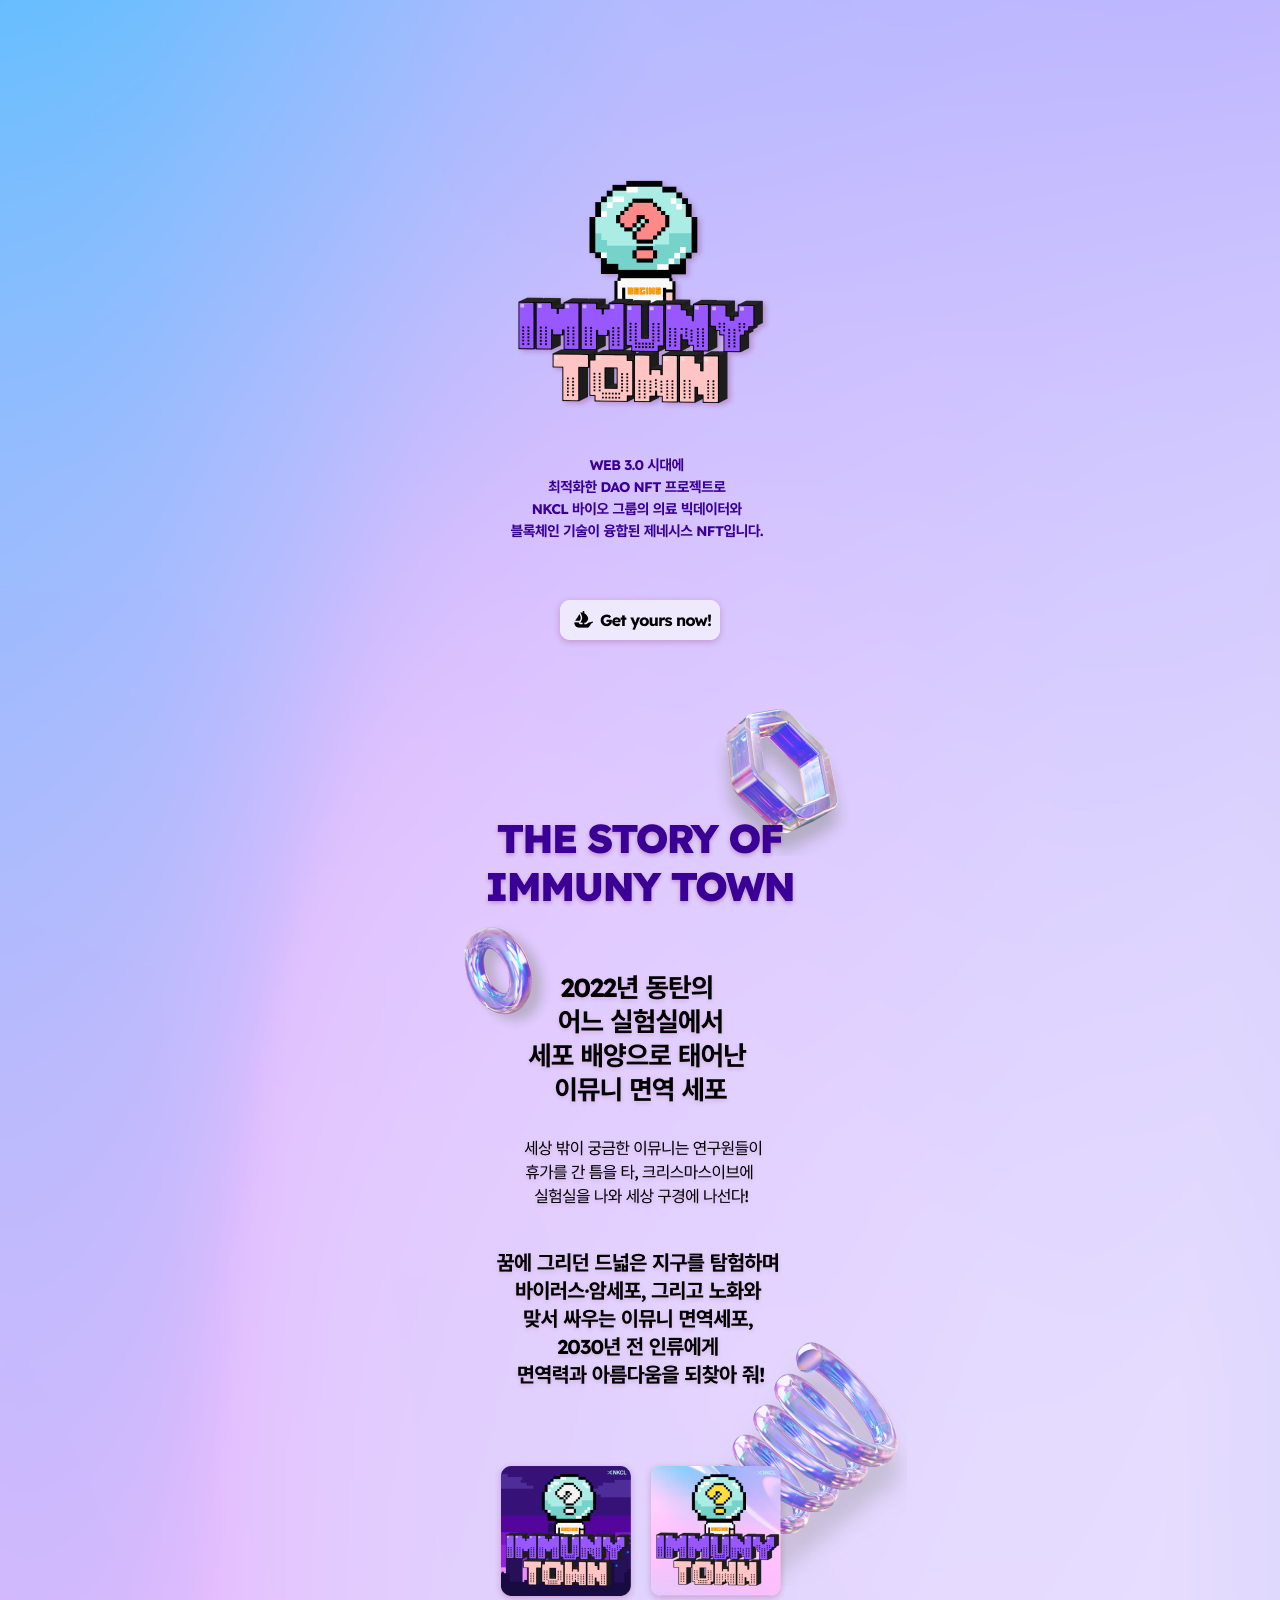
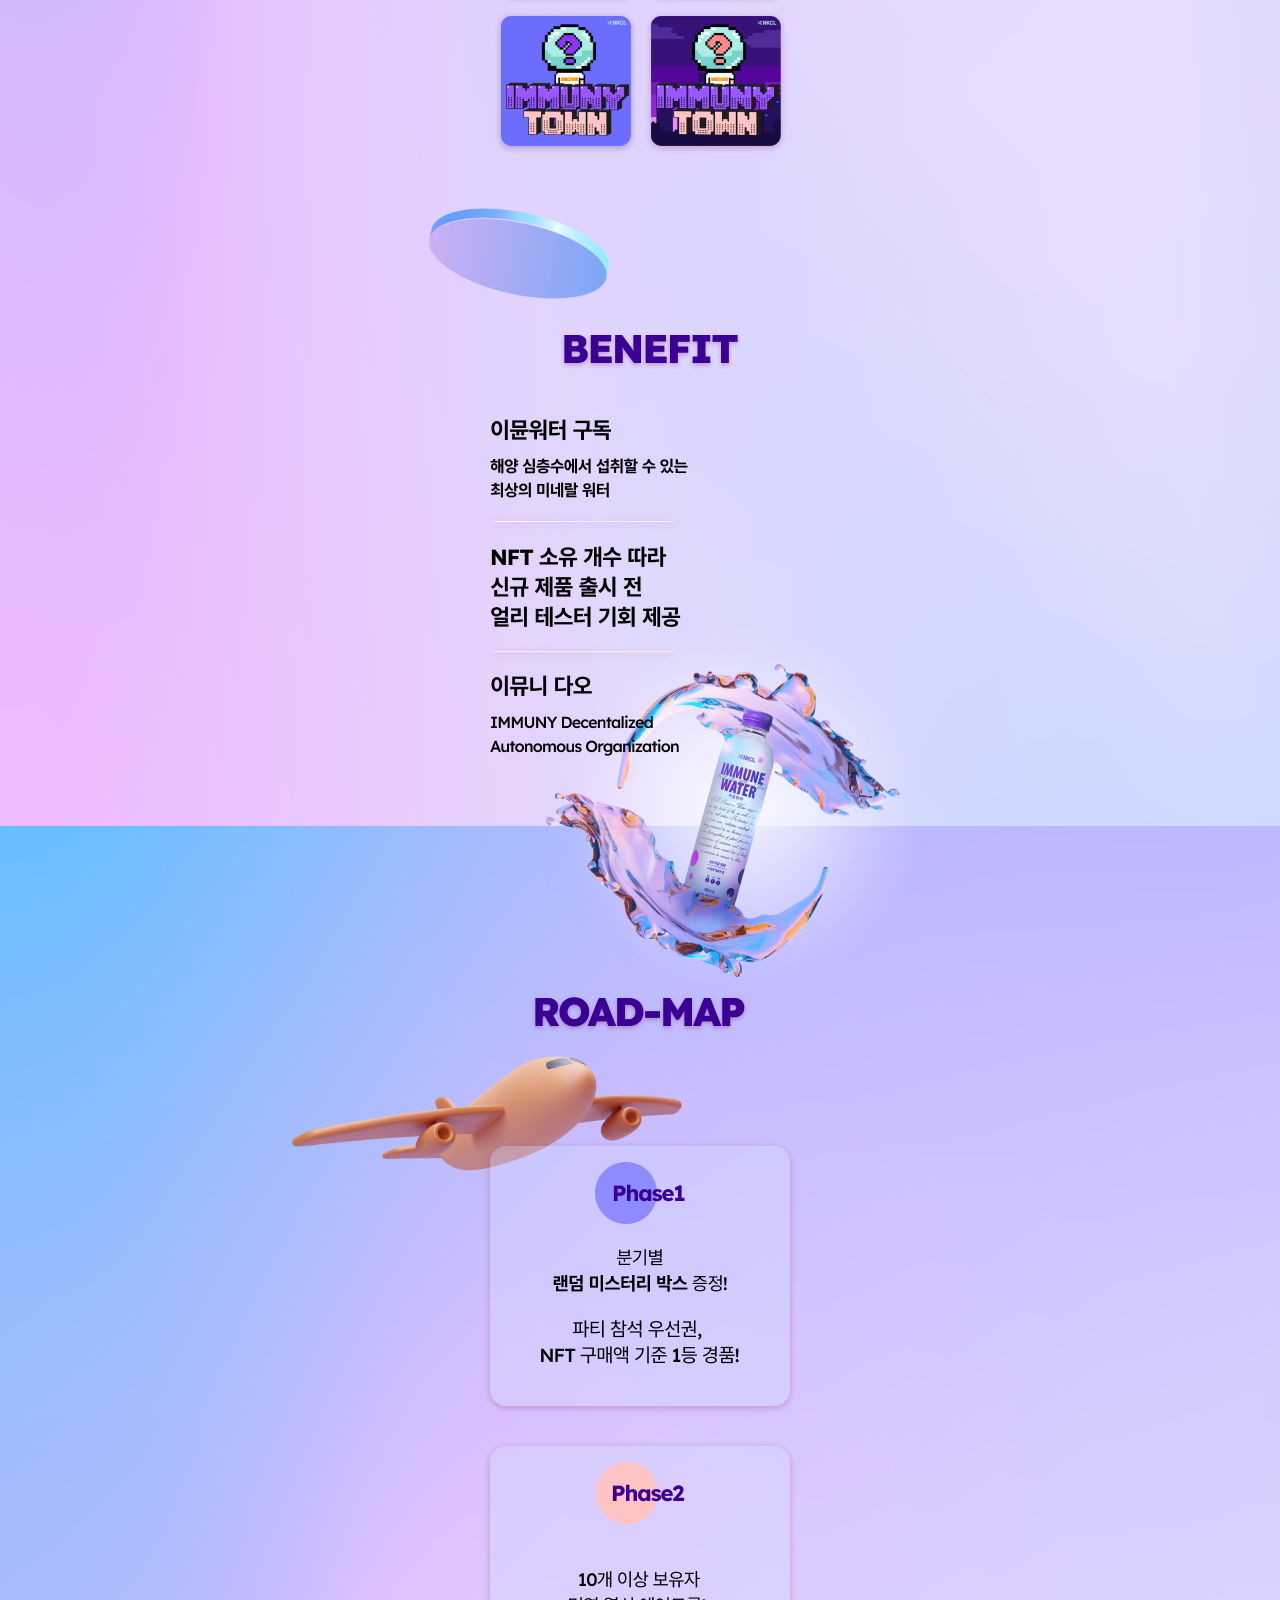
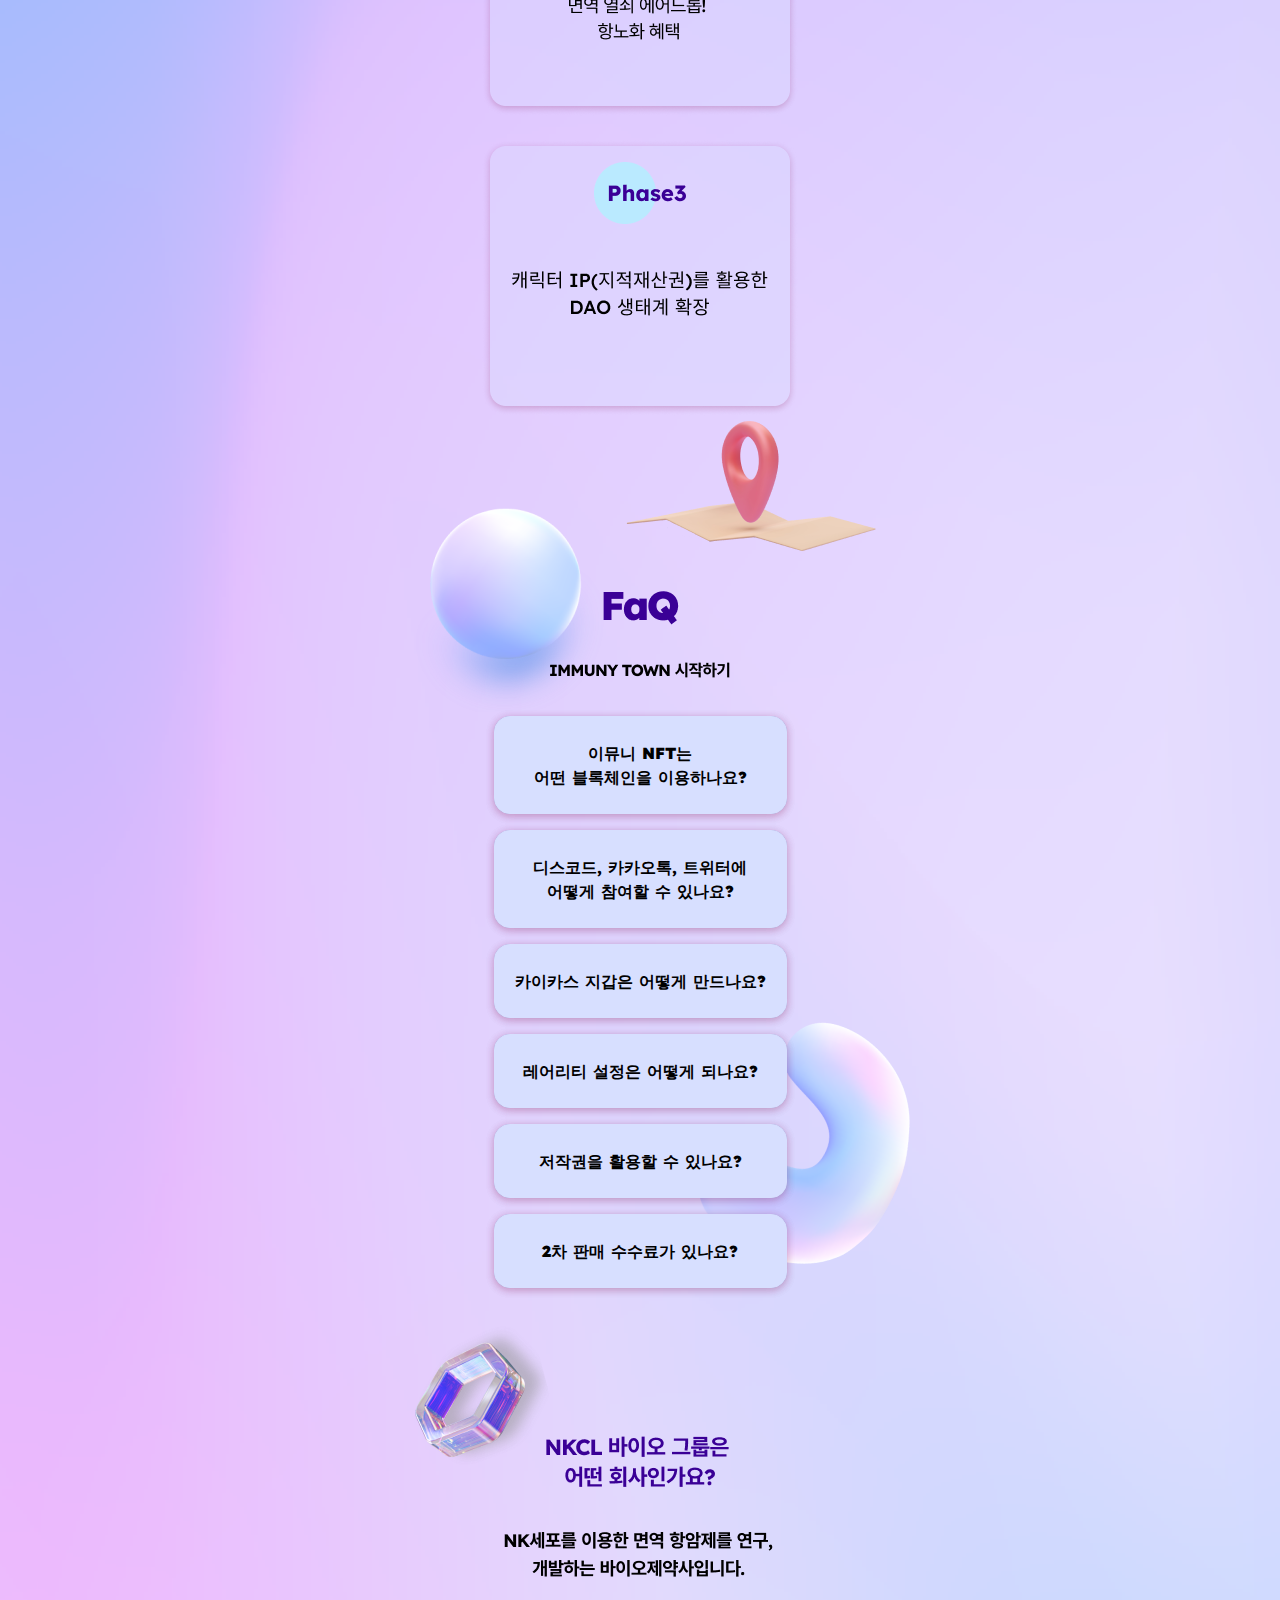
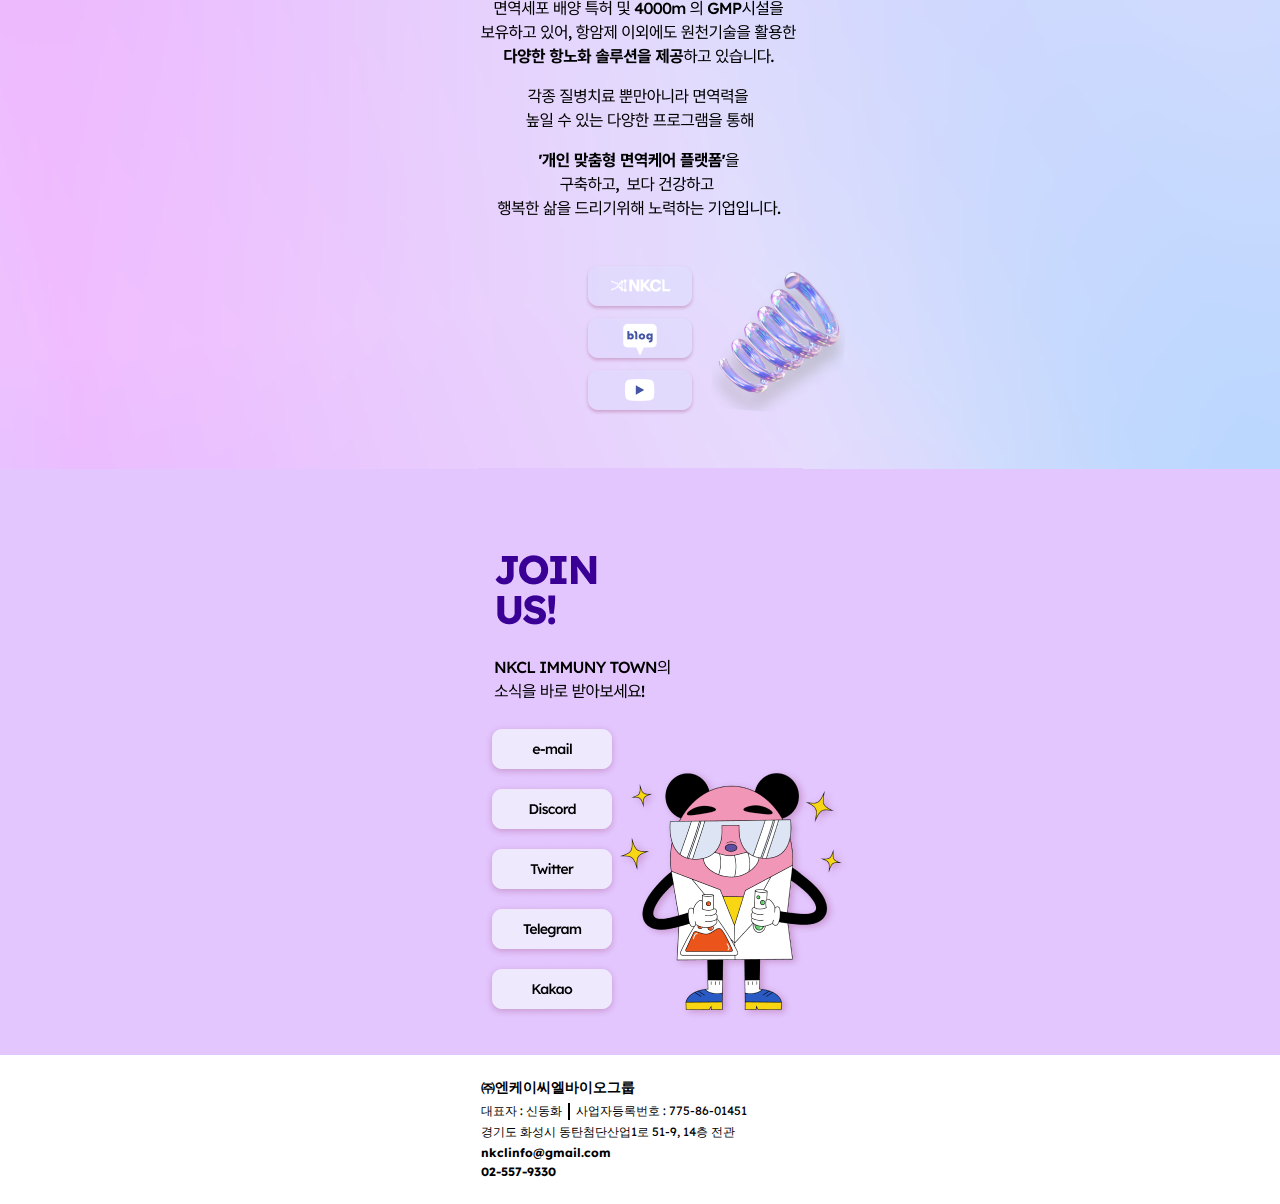
==== index.html @ 716d4648 "img" ====
<!DOCTYPE html>
<html lang="ko">
<head>
    <meta charset="UTF-8">
    <meta http-equiv="X-UA-Compatible" content="IE=edge">
    <meta name="viewport" content="width=device-width, initial-scale=1.0">
    <link rel="stylesheet" href="css/main.css">
    <link rel="stylesheet" href="css/moblie.css">
    <link rel="preconnect" href="https://fonts.googleapis.com">
    <link rel="preconnect" href="https://fonts.gstatic.com" crossorigin>
    <link href="https://fonts.googleapis.com/css2?family=Lexend:wght@100;200;300;400;500;600;700;800;900&display=swap" rel="stylesheet">
    <link rel="icon" type="image/png" href="http://example.com/myicon.png"> 
    <title>NKCL IMMUNY NFT</title>
</head>

<body>

    <div class="body">

        <section class="container bg01">
            <div class="inner">
                <div class="set01">
                    <img src="images/01.png" alt="">
                    <a href="https://opensea.io/collection/immunytown"><p><img src="images/opensea.png" alt=""></p></a>
                </div>

                <div class="set02">
                    <figure class="set02-content01"><img src="images/022.png" alt=""></figure>
                    <div class="set02-bgContainer">
                        <img src="images/bg/bg_01.png" alt="">
                        <img src="images/bg/bg_02.png" alt="">
                        <img src="images/bg/bg_03.png" alt="">
                    </div>
                </div>

                <div class="set03">
                    <figure class="set03-content01"><img src="images/03.png" alt=""></figure>
                    <div class="set03-bgContainer">
                        <img src="images/bg/bg_04.png" alt="">
                        <img src="images/immuny-water.png" alt="">
                    </div>
                </div>
            </div>
        </section>
        <section class="container bg02">
            <div class="inner">
                <div class="set04">
                    <figure class="set04-content01"><img src="images/044.png" alt=""></figure>
                    <div class="set04-bgContainer">
                        <img src="images/비행기.png" alt="">
                        <img src="images/bg/bg_05.png" alt="">
                    </div>
                </div>

                <div class="set05">
                    <figure class="set05-content01"><img src="images/faqcont.png" alt=""></figure>
                    <div class="accordion">
                        <ul>
                            <li>
                                <input type="checkbox" id="answer01">
                                <label for="answer01">이뮤니 NFT는 <br> 어떤 블록체인을 이용하나요?</label>
                                <div>
                                    <p>이뮤니 NFT는 <br> 클레이튼(Klaytn) 블록체인을 이용합니다.</p>
                                </div>
                            </li>
                            <li>
                                <input type="checkbox" id="answer02">
                                <label for="answer02">디스코드, 카카오톡, 트위터에 <br> 어떻게 참여할 수 있나요?</label>
                                <div>
                                    <p>홈페이지 하단의 커뮤니티에서<br>참여하실 수 있습니다.</p>
                                </div>
                            </li>
                            <li>
                                <input type="checkbox" id="answer03">
                                <label for="answer03">카이카스 지갑은 어떻게 만드나요?</label>
                                <div>
                                    <p>스토어에서 ‘Kaikas’를 다운로드하세요.</p>
                                    <div class="download-app">
                                        <a href="https://play.google.com/store/apps/details?id=io.klutch.wallet&pli=1"><img src="images/google_play.png" alt=""></a>
                                        <a href="https://apps.apple.com/app/id1626107061"><img src="images/app_store.png" alt=""></a>
                                    </div>
                                </div>
                            </li>
                            <li>
                                <input type="checkbox" id="answer04">
                                <label for="answer04">레어리티 설정은 어떻게 되나요?</label>
                                <div>
                                    <p>민팅 전에 특정 번호를 선정하거나 <br> 랜덤 리빌시 레어리티가 공개됩니다.
                                        <br><strong>함께 기대해요~!</strong>
                                    </p>
                                </div>
                            </li>
                            <li>
                                <input type="checkbox" id="answer05">
                                <label for="answer05">저작권을 활용할 수 있나요?</label>
                                <div>
                                    <p>네, Phase1에는 소유권만 인정하고 있지만 Phase3에서는 NFT 사업권을 사용할 수 있습니다.</p>
                                </div>
                            </li>
                            <li>
                                <input type="checkbox" id="answer06">
                                <label for="answer06">2차 판매 수수료가 있나요?</label>
                                <div>
                                    <p>2차 판매 수수료는 7.5% 입니다.</p>
                                </div>
                            </li>
                        </ul>
                    </div>
                    <div class="set05-bgContainer">
                        <img src="images/bg/bg_06.png" alt="">
                        <img src="images/bg/bg_07.png" alt="">
                        <img src="images/bg/bg_08.png" alt="">
                        <img src="images/bg/bg_09.png" alt="">
                    </div>
                    <img class="NKCL" src="images/05.png" alt="">
                    <div class="set05-btn">
                        <a href="http://nkclbio.com/"><p><img src="images/06.png" alt=""></p></a>
                        <a href="https://blog.naver.com/nkclinfo"><p><img src="images/07.png" alt=""></p></a>
                        <a href="https://www.youtube.com/channel/UCsWJKXXmny-PlUtvRz6Qb_w"><p><img src="images/08.png" alt=""></p></a>
                    </div>
                </div>

            </div>
        </section>

        <section class="container pink">
            <div class="inner">
                <div class="set06">
                    <img src="images/09.png" alt="">
                    <div class="snsLink-btn">
                        <a href="mailto:immunyinfo@gmail.com"><p><img src="images/10.png" alt=""></p></a>
                        <a href="https://discord.gg/RWbJQCHbcM"><p><img src="images/11.png" alt=""></p></a>
                        <a href="https://twitter.com/Immunyinfo"><p><img src="images/12.png" alt=""></p></a>
                        <a href="https://t.me/Immunyinfo"><p><img src="images/13.png" alt=""></p></a>
                        <a><p><img src="images/14.png" alt=""></p></a>
                        <img class="snsLink-character" src="images/sns_캐릭터.png" alt="">
                    </div>
                </div>
            </div>
        </section>

        <footer class="container">
            <div class="inner">
                <div class="footer-container">
                    <p class="name-NKCL">㈜엔케이씨엘바이오그룹</p>
                    <div class="bot-cont">
                        <div class="oner-cont">
                            <span>대표자 : 신동화</span>
                            <span>사업자등록번호 : 775-86-01451</span>
                        </div>
                        <p>경기도 화성시 동탄첨단산업1로 51-9, 14층 전관</p>
                        <p><strong>nkclinfo&#64;gmail.com</strong></p>
                        <p><strong>02-557-9330</strong></p>
                    </div>
                </div>
            </div>
        </footer>

    </div>
</body>
</html>
---- css/main.css ----
@import url('https://fonts.googleapis.com/css2?family=Lexend:wght@100;200;300;400;500;600;700;800;900&display=swap');

*{
    padding: 0;
    margin: 0;
    box-sizing: border-box;
}
html {font-size: 16px;}

body {
    font-size: 1rem;
    font-family: 'Lexend', sans-serif;
    position: relative;
}

.body{width: 100%; text-align: center; overflow: hidden;}
.pink{background-color: #E3C6FE;}

/* .container{border: 1px solid red;} */
.inner{width: 325px; margin: 0 auto;}

li{list-style: none;}

.bg01, .bg02{background: url("../images/bg01.png"); background-size: cover;}

.set01, .set02, .set03, .set04, .set05{position: relative; padding: 10rem 0 0 0;} 

.set01 .set01-content01, 
.set02 .set02-content01, 
.set03 .set03-content01, 
.set04 .set04-content01, 
.set05 .set05-content01,
.set06 .set06-content01{position: relative; z-index: 11;}


.set02 .set02-bgContainer,
.set03 .set03-bgContainer,
.set04 .set04-bgContainer,
.set05 .set05-bgContainer,
.set06 .set06-bgContainer{position: absolute; top: 0;}


.set01 a img{margin-top: 3rem;}

.set02 .set02-bgContainer img:nth-child(1) {float: right; position: relative; top: 2rem; left: 4rem;}
.set02 .set02-bgContainer img:nth-child(2) {float: left; position: relative; top: 4rem; right: 4rem;}
.set02 .set02-bgContainer img:nth-child(3) {float: right; position: relative; top: 20rem; left: 6.5rem;}

.set03 .set03-content01{right: 26px; padding-bottom: 4rem;}
.set03 .set03-bgContainer img:nth-child(1) {float: left; position: relative; top: 0rem; right: 4rem;}
.set03 .set03-bgContainer img:nth-child(2) {float: right; position: relative; top: 12rem; right: 1rem;}

.set03 .set03-bgContainer img:nth-child(1) {float: left; position: relative; top: 0rem; right: 4rem;}

.set04 .set04-bgContainer img:nth-child(1) {float: left; position: relative; top: 12rem; left: -12rem;}
.set04 .set04-bgContainer img:nth-child(2) {float: right; position: relative; top: 60rem; right: 0rem;}

.set05{border-bottom: 1px solid #E3C6FE;}
.set05 .NKCL {margin-top: 8rem;}
.set05 .set05-bgContainer img:nth-child(1) {float: left; position: relative; top: 3rem; left: -6rem;}
.set05 .set05-bgContainer img:nth-child(2) {float: right; position: relative; top: 21rem; right: -9rem;}
.set05 .set05-bgContainer img:nth-child(3) {float: left; position: relative; top: 22rem; left: -6.5rem;}
.set05 .set05-bgContainer img:nth-child(4) {float: right; position: relative; top: 44rem; right: -3rem;}
.set05 .set05-btn{margin: 2.5rem 0 3rem 0;}

.set05 .set05-content01{padding-bottom: 2rem;}
.accordion{position: relative; z-index: 10; width: 100%; padding: 0 1rem;}
.accordion ul li {margin-bottom: 1rem; background-color: #B3BFEE; border-radius: 1rem; box-shadow: 0 2px 8px rgba(128, 11, 67, 18%); }
input[id*= "answer"]{display: none;}
input[id*="answer"] + label{
    position: relative;
    z-index: 10;
    display: block; 
    padding: 1.5rem 1rem; 
    border: 1.5px solid #D7DFFF; 
    border-radius: 1rem; 
    background-color: #D7DFFF; 
    box-shadow: 0 2px 8px rgba(128, 11, 67, 18%); 
    font-weight: 900;
    line-height: 24px;
    cursor: pointer;
}

input[id*= "answer"] + label + div{
    max-height: 0; 
    transition: all .35s; 
    overflow: hidden;  
    font-size: 14px;
    font-weight: 600;
}
input[id*= "answer"] + label + div p{
    display: inline-block;
    padding: 1rem 10px;
}
input[id*= "answer"]:checked + label + div{max-height: 100px;}


.set06{padding-top: 5rem; padding-left: 1rem; text-align: left;}
.set06 .snsLink-btn{position: relative; right: 10px; padding: 1rem 0 2rem 0;}
.snsLink-character{position: absolute; top: 10px; left: 8rem;}

/* footer */
.footer-container{padding: 5% 0%; text-align: left;}
.name-NKCL{font-size: 14px; font-weight: 800 !important; padding: 2% 1%;}
.footer-container .bot-cont{font-size: 12px; padding: 2% 1%; padding-top: 0;}
.footer-container .bot-cont p{padding: 2px 0;}

.oner-cont{display: flex; padding-bottom: 2px;}
.oner-cont span:nth-child(1){padding-right: 6px;}
.oner-cont span:nth-child(2){position: relative; border-left: 2px solid black; padding-left: 6px;}
---- css/moblie.css ----

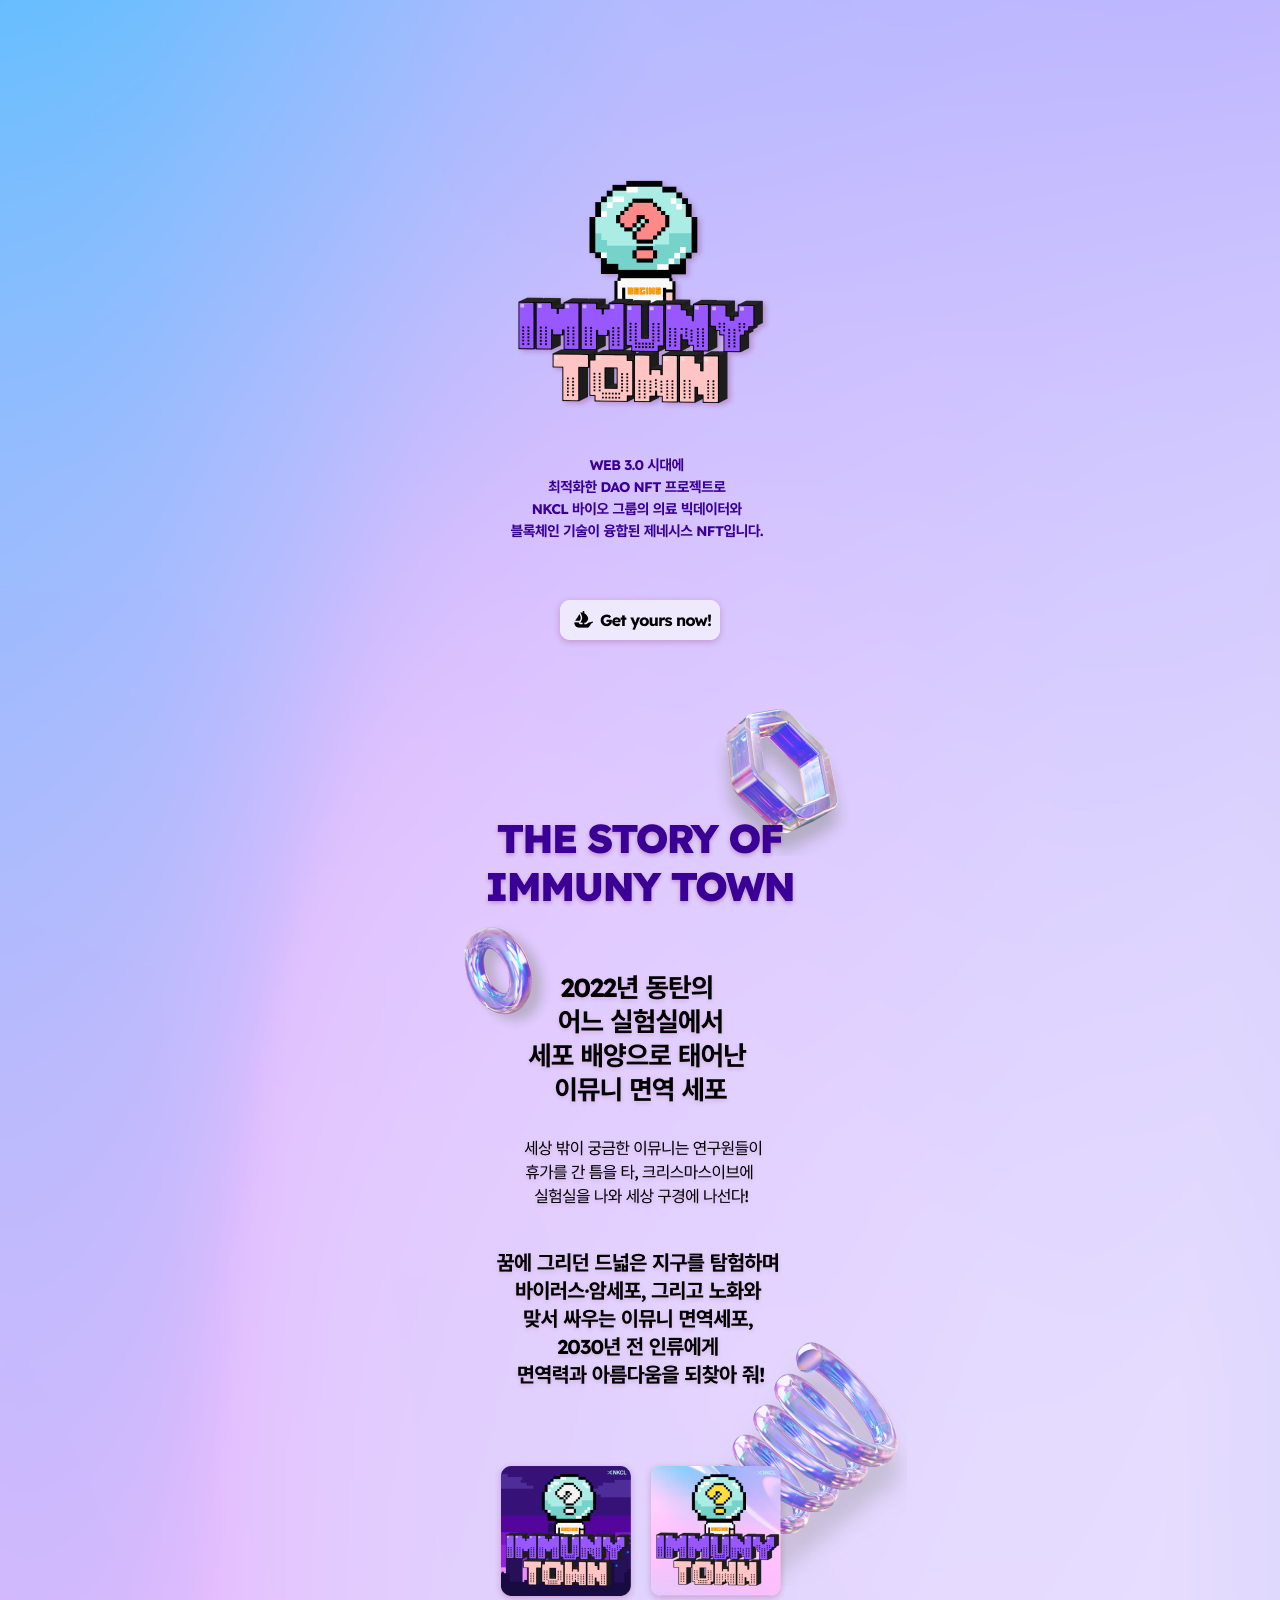
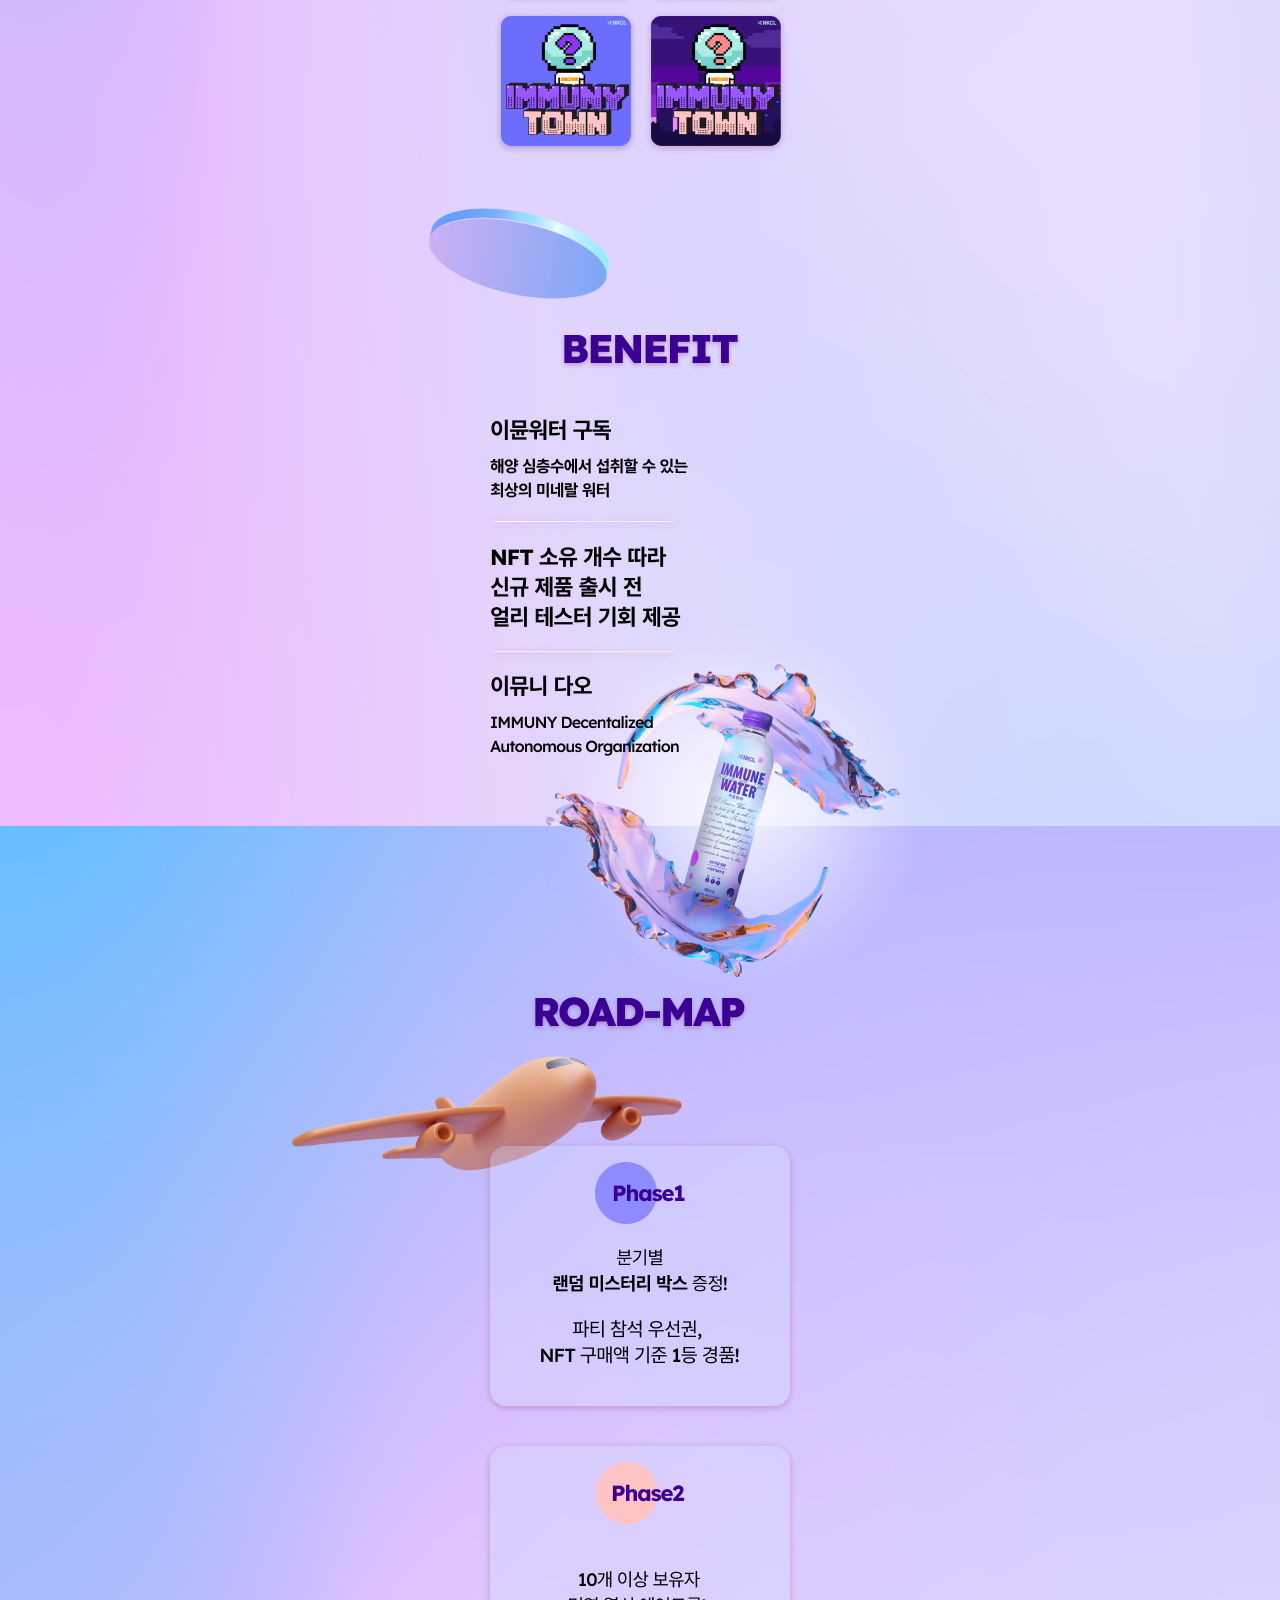
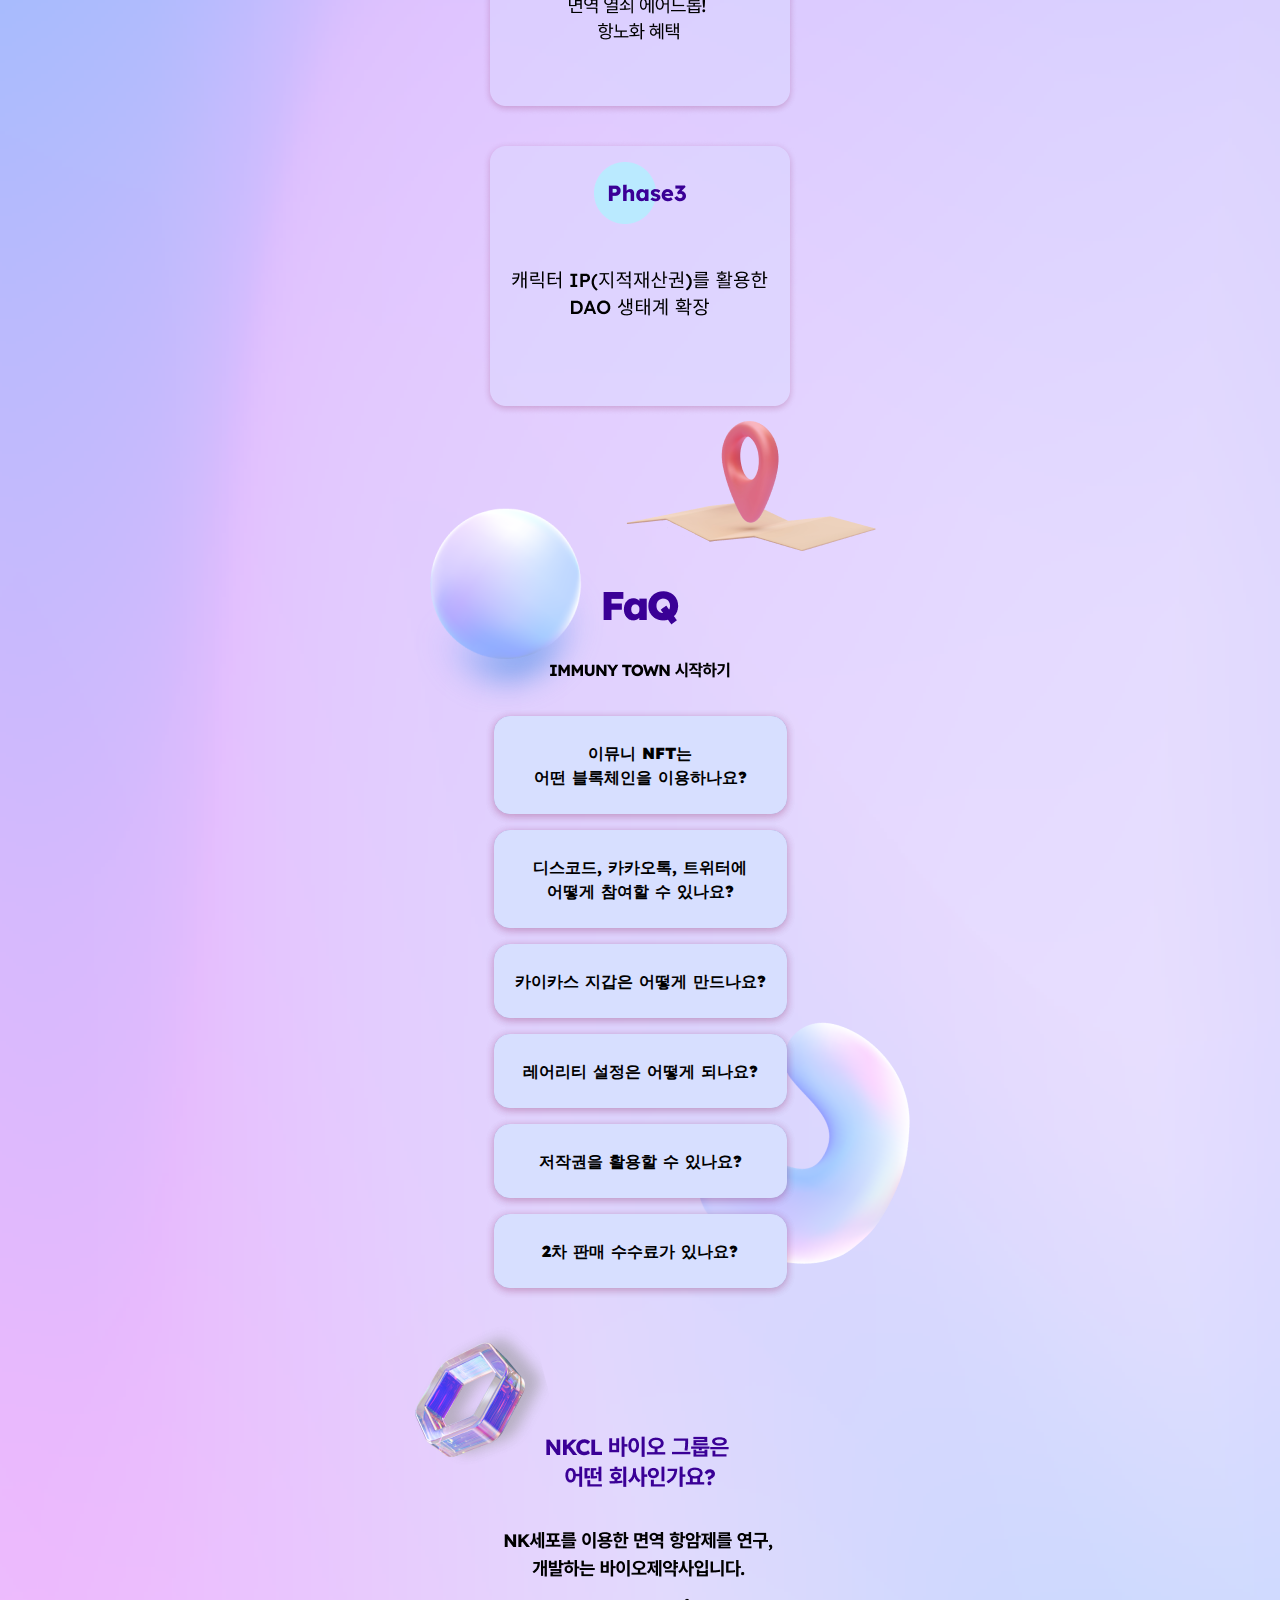
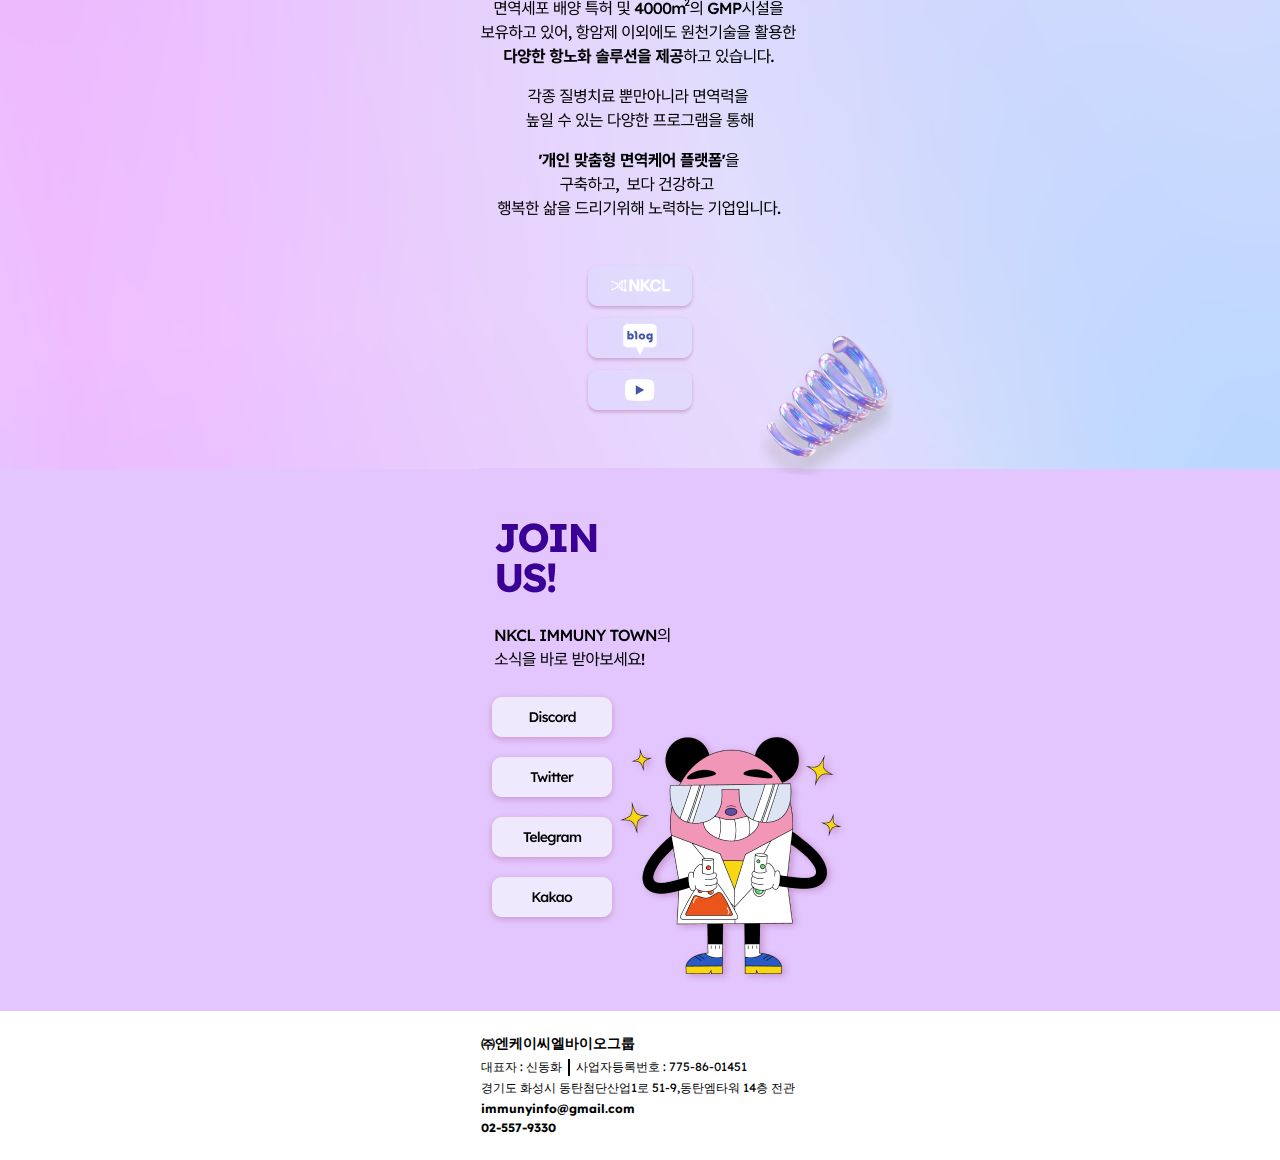
==== commit a3670d17: "rebtn" ====
--- a/index.html
+++ b/index.html
@@ -10,7 +10,7 @@
     <link rel="preconnect" href="https://fonts.gstatic.com" crossorigin>
     <link href="https://fonts.googleapis.com/css2?family=Lexend:wght@100;200;300;400;500;600;700;800;900&display=swap" rel="stylesheet">
     <link rel="icon" type="image/png" href="http://example.com/myicon.png"> 
-    <title>NKCL IMMUNY NFT</title>
+    <title>IMMUNY TOWN NFT</title>
 </head>
 
 <body>
@@ -114,9 +114,9 @@
                     </div>
                     <img class="NKCL" src="images/05.png" alt="">
                     <div class="set05-btn">
-                        <a href="http://nkclbio.com/"><p><img src="images/06.png" alt=""></p></a>
-                        <a href="https://blog.naver.com/nkclinfo"><p><img src="images/07.png" alt=""></p></a>
-                        <a href="https://www.youtube.com/channel/UCsWJKXXmny-PlUtvRz6Qb_w"><p><img src="images/08.png" alt=""></p></a>
+                        <a href="http://nkclbio.com/"><img src="images/06.png" alt=""></a>
+                        <a href="https://blog.naver.com/nkclinfo"><img src="images/07.png" alt=""></a>
+                        <a href="https://www.youtube.com/channel/UCsWJKXXmny-PlUtvRz6Qb_w"><img src="images/08.png" alt=""></a>
                     </div>
                 </div>
 
@@ -128,7 +128,6 @@
                 <div class="set06">
                     <img src="images/09.png" alt="">
                     <div class="snsLink-btn">
-                        <a href="mailto:immunyinfo@gmail.com"><p><img src="images/10.png" alt=""></p></a>
                         <a href="https://discord.gg/RWbJQCHbcM"><p><img src="images/11.png" alt=""></p></a>
                         <a href="https://twitter.com/Immunyinfo"><p><img src="images/12.png" alt=""></p></a>
                         <a href="https://t.me/Immunyinfo"><p><img src="images/13.png" alt=""></p></a>
@@ -148,8 +147,8 @@
                             <span>대표자 : 신동화</span>
                             <span>사업자등록번호 : 775-86-01451</span>
                         </div>
-                        <p>경기도 화성시 동탄첨단산업1로 51-9, 14층 전관</p>
-                        <p><strong>nkclinfo&#64;gmail.com</strong></p>
+                        <p>경기도 화성시 동탄첨단산업1로 51-9,동탄엠타워 14층 전관</p>
+                        <p><strong>immunyinfo&#64;gmail.com</strong></p>
                         <p><strong>02-557-9330</strong></p>
                     </div>
                 </div>
--- a/css/main.css
+++ b/css/main.css
@@ -39,7 +39,7 @@
 .set05 .set05-bgContainer,
 .set06 .set06-bgContainer{position: absolute; top: 0;}
 
-
+.set01 a {display: inline-block;}
 .set01 a img{margin-top: 3rem;}
 
 .set02 .set02-bgContainer img:nth-child(1) {float: right; position: relative; top: 2rem; left: 4rem;}
@@ -55,13 +55,21 @@
 .set04 .set04-bgContainer img:nth-child(1) {float: left; position: relative; top: 12rem; left: -12rem;}
 .set04 .set04-bgContainer img:nth-child(2) {float: right; position: relative; top: 60rem; right: 0rem;}
 
-.set05{border-bottom: 1px solid #E3C6FE;}
-.set05 .NKCL {margin-top: 8rem;}
+.set05{border-bottom: 1px solid #E3C6FE; text-align: center; margin: 0 auto;}
+.set05 .NKCL {margin-top: 8rem; position: relative; z-index: 2;}
 .set05 .set05-bgContainer img:nth-child(1) {float: left; position: relative; top: 3rem; left: -6rem;}
 .set05 .set05-bgContainer img:nth-child(2) {float: right; position: relative; top: 21rem; right: -9rem;}
 .set05 .set05-bgContainer img:nth-child(3) {float: left; position: relative; top: 22rem; left: -6.5rem;}
-.set05 .set05-bgContainer img:nth-child(4) {float: right; position: relative; top: 44rem; right: -3rem;}
-.set05 .set05-btn{margin: 2.5rem 0 3rem 0;}
+.set05 .set05-bgContainer img:nth-child(4) {float: right; position: relative; top: 48rem; right: -6rem; z-index: 0;}
+.set05 .set05-btn{
+    display: flex; 
+    align-items: center;
+    justify-content: center;
+    flex-direction: column; 
+    text-align: center; 
+    margin: 2.5rem 0 3rem 0;
+}
+.set05 .set05-btn a{display: inline-block;}
 
 .set05 .set05-content01{padding-bottom: 2rem;}
 .accordion{position: relative; z-index: 10; width: 100%; padding: 0 1rem;}
@@ -95,9 +103,9 @@
 input[id*= "answer"]:checked + label + div{max-height: 100px;}
 
 
-.set06{padding-top: 5rem; padding-left: 1rem; text-align: left;}
-.set06 .snsLink-btn{position: relative; right: 10px; padding: 1rem 0 2rem 0;}
-.snsLink-character{position: absolute; top: 10px; left: 8rem;}
+.set06{padding: 3rem 0 3rem 1rem; text-align: left;}
+.set06 .snsLink-btn{display: inline-block; position: relative; right: 10px; padding: 1rem 0 2rem 0;}
+.snsLink-character{position: absolute; top: 6px; left: 8rem;}
 
 /* footer */
 .footer-container{padding: 5% 0%; text-align: left;}
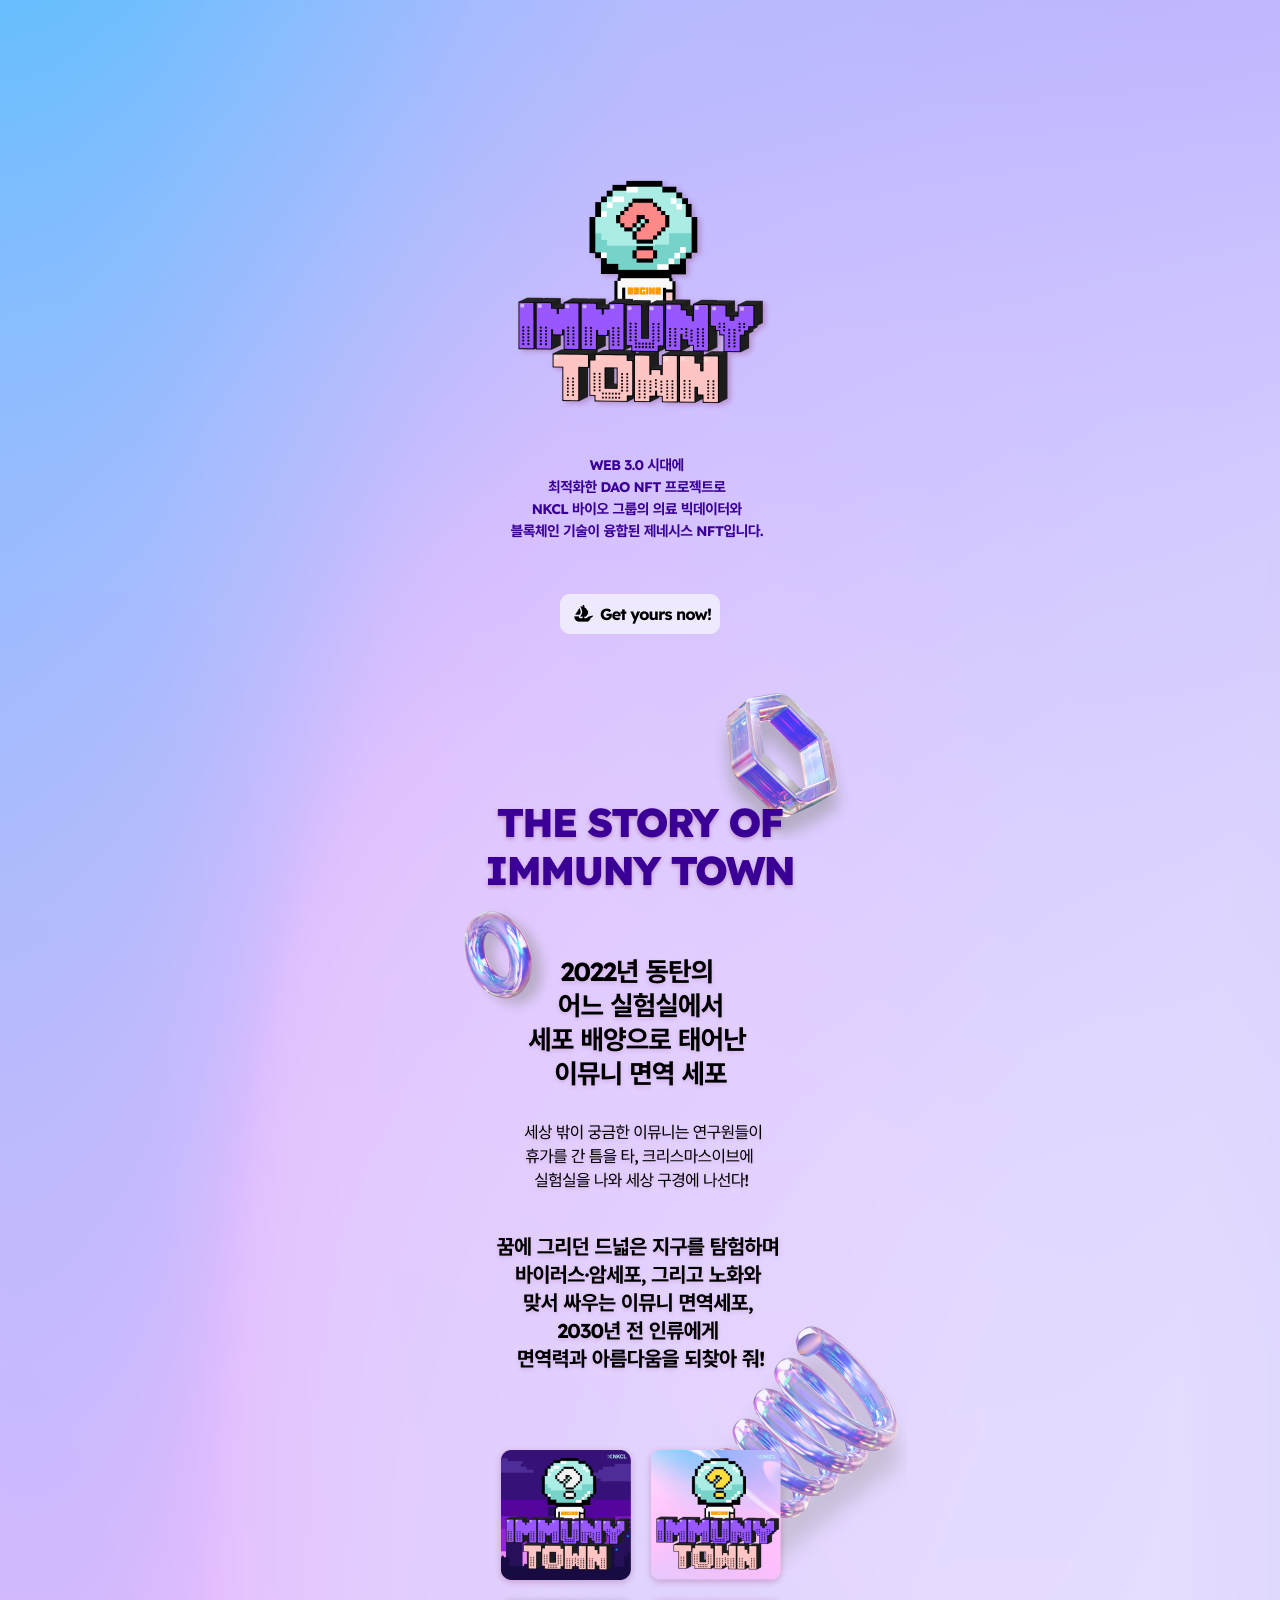
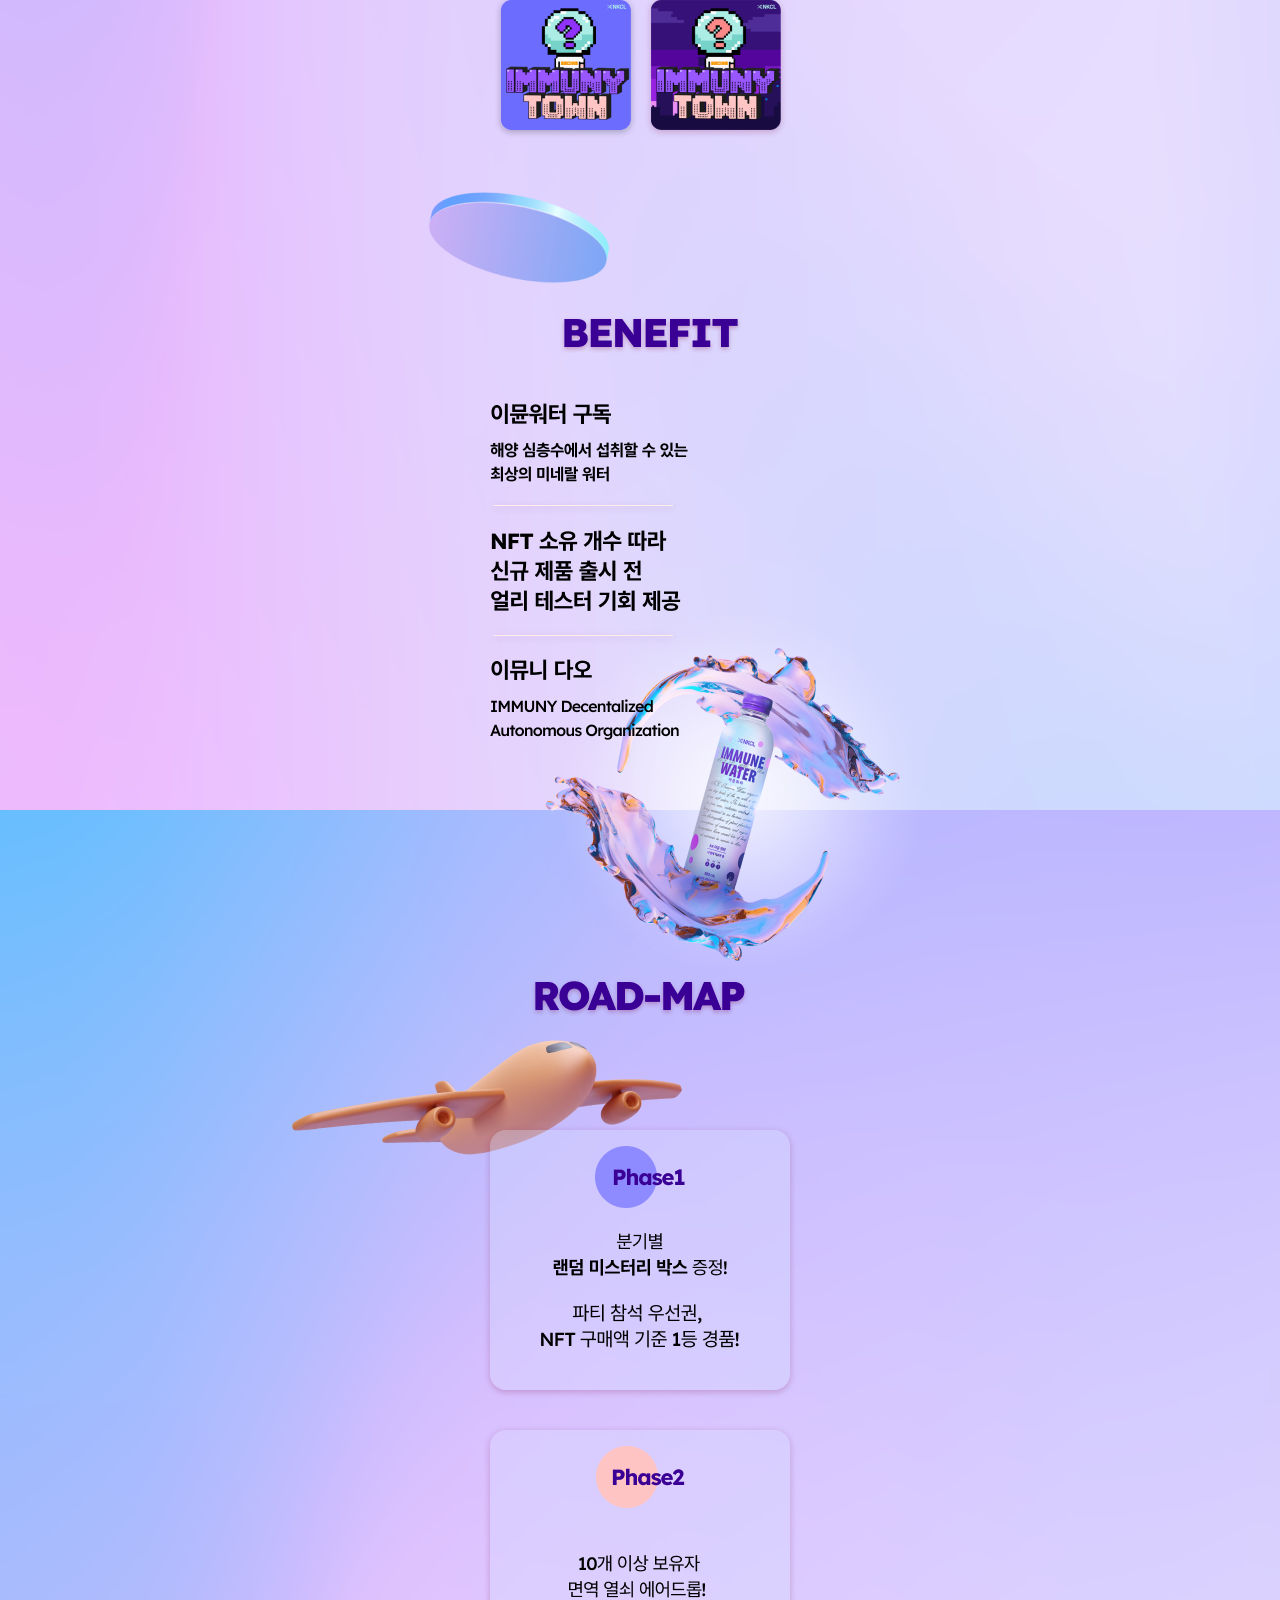
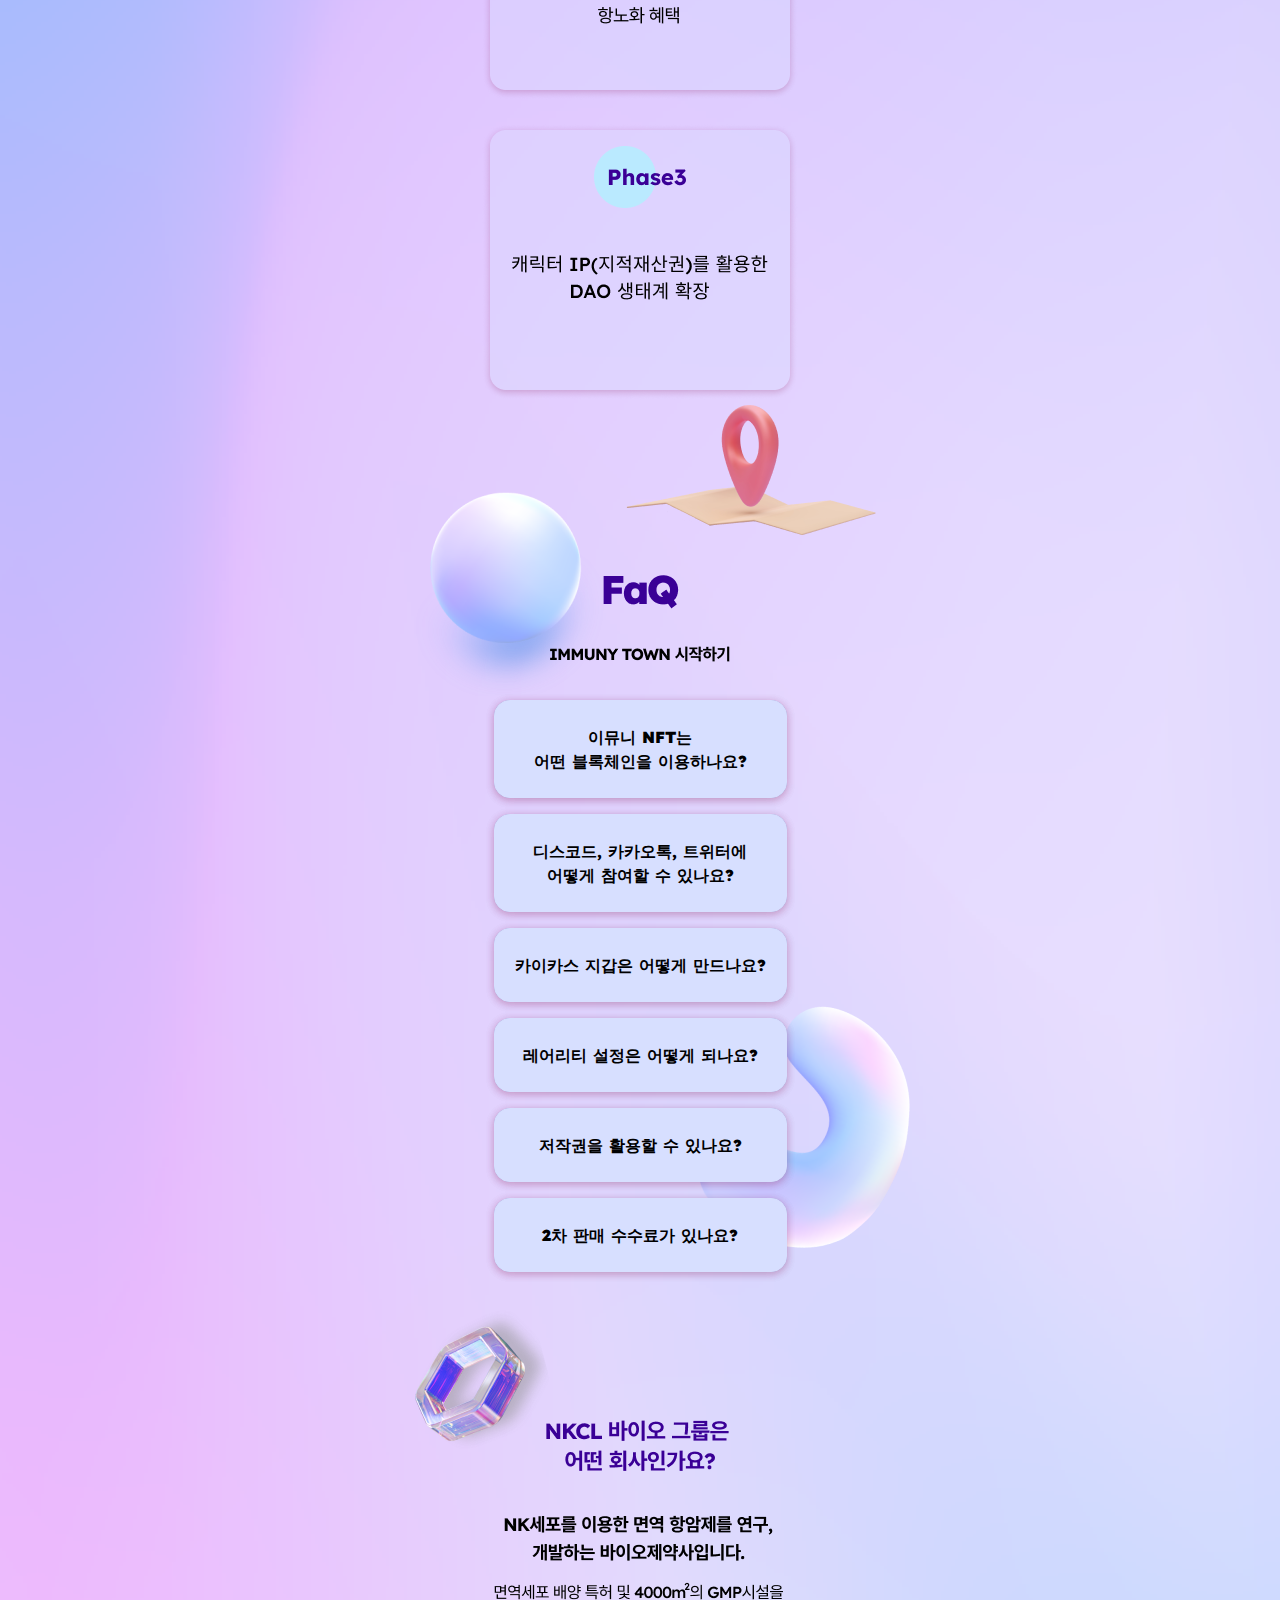
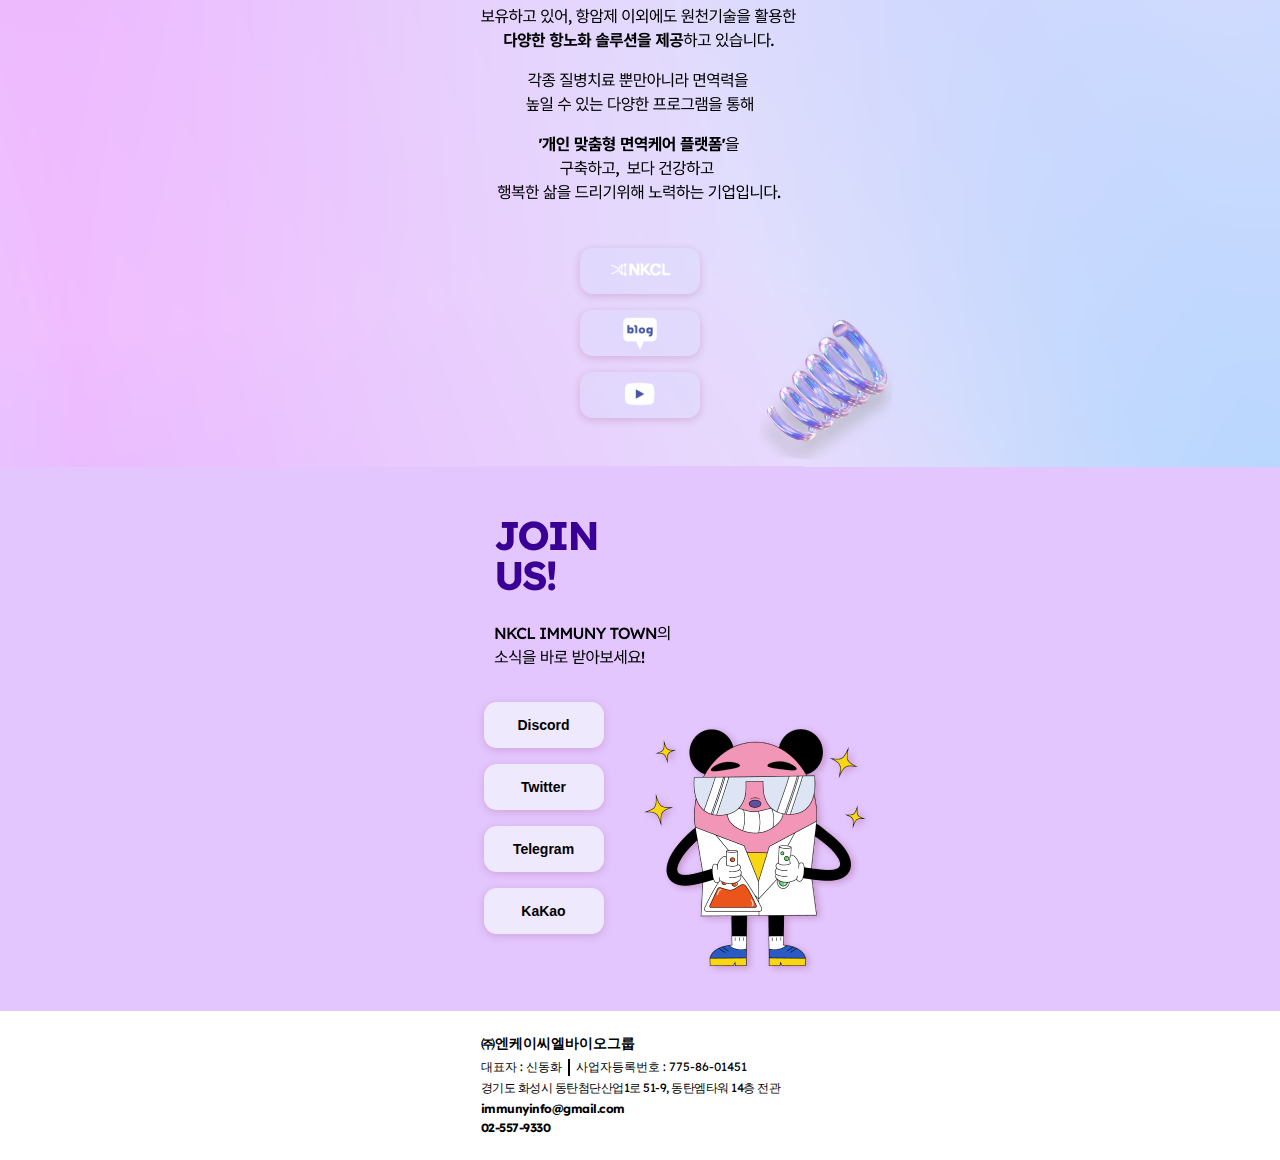
==== commit a45fb4bd: "six" ====
--- a/index.html
+++ b/index.html
@@ -10,7 +10,7 @@
     <link rel="preconnect" href="https://fonts.gstatic.com" crossorigin>
     <link href="https://fonts.googleapis.com/css2?family=Lexend:wght@100;200;300;400;500;600;700;800;900&display=swap" rel="stylesheet">
     <link rel="icon" type="image/png" href="http://example.com/myicon.png"> 
-    <title>IMMUNY TOWN NFT</title>
+    <title>IMMUNYTOWN NFT</title>
 </head>
 
 <body>
@@ -114,9 +114,9 @@
                     </div>
                     <img class="NKCL" src="images/05.png" alt="">
                     <div class="set05-btn">
-                        <a href="http://nkclbio.com/"><img src="images/06.png" alt=""></a>
-                        <a href="https://blog.naver.com/nkclinfo"><img src="images/07.png" alt=""></a>
-                        <a href="https://www.youtube.com/channel/UCsWJKXXmny-PlUtvRz6Qb_w"><img src="images/08.png" alt=""></a>
+                        <button><a href="http://nkclbio.com/"><img src="images/06.svg" alt=""></a></button>
+                        <button><a href="https://blog.naver.com/nkclinfo"><img src="images/07.svg" alt=""></a></button>
+                        <button><a href="https://www.youtube.com/channel/UCsWJKXXmny-PlUtvRz6Qb_w"><img src="images/08.svg" alt=""></span></a></button>
                     </div>
                 </div>
 
@@ -128,10 +128,12 @@
                 <div class="set06">
                     <img src="images/09.png" alt="">
                     <div class="snsLink-btn">
-                        <a href="https://discord.gg/RWbJQCHbcM"><p><img src="images/11.png" alt=""></p></a>
-                        <a href="https://twitter.com/Immunyinfo"><p><img src="images/12.png" alt=""></p></a>
-                        <a href="https://t.me/Immunyinfo"><p><img src="images/13.png" alt=""></p></a>
-                        <a><p><img src="images/14.png" alt=""></p></a>
+                        <div class="btn-container">
+                            <button><a href="https://discord.gg/RWbJQCHbcM"><span>Discord</span></a></button>
+                            <button><a href="https://twitter.com/Immunyinfo"><span>Twitter</span></a></button>
+                            <button><a href="https://t.me/Immunyinfo"><span>Telegram</span></a></button>
+                            <button><a ><span>KaKao</span></a></button> <!--준비중-->
+                        </div>
                         <img class="snsLink-character" src="images/sns_캐릭터.png" alt="">
                     </div>
                 </div>
@@ -147,7 +149,7 @@
                             <span>대표자 : 신동화</span>
                             <span>사업자등록번호 : 775-86-01451</span>
                         </div>
-                        <p>경기도 화성시 동탄첨단산업1로 51-9,동탄엠타워 14층 전관</p>
+                        <p>경기도 화성시 동탄첨단산업1로 51-9, 동탄엠타워 14층 전관</p>
                         <p><strong>immunyinfo&#64;gmail.com</strong></p>
                         <p><strong>02-557-9330</strong></p>
                     </div>
--- a/css/main.css
+++ b/css/main.css
@@ -39,8 +39,8 @@
 .set05 .set05-bgContainer,
 .set06 .set06-bgContainer{position: absolute; top: 0;}
 
-.set01 a {display: inline-block;}
-.set01 a img{margin-top: 3rem;}
+.set01 a {display: inline-block; margin-top: 3rem;}
+.set01 a p {display: inline-block;}
 
 .set02 .set02-bgContainer img:nth-child(1) {float: right; position: relative; top: 2rem; left: 4rem;}
 .set02 .set02-bgContainer img:nth-child(2) {float: left; position: relative; top: 4rem; right: 4rem;}
@@ -103,15 +103,21 @@
 input[id*= "answer"]:checked + label + div{max-height: 100px;}
 
 
-.set06{padding: 3rem 0 3rem 1rem; text-align: left;}
-.set06 .snsLink-btn{display: inline-block; position: relative; right: 10px; padding: 1rem 0 2rem 0;}
-.snsLink-character{position: absolute; top: 6px; left: 8rem;}
+.set05-btn{display: flex; align-items: center;}
+.set05-btn button{border: none; margin-bottom: 1rem; width: 120px; height: 46px; border-radius: 0.8rem; background-color: rgba(215, 223, 255, 30%); box-shadow: 0 2px 8px rgba(128, 11, 67, 18%);}
+.set05-btn button:nth-child(3){margin-bottom: 0;}
+
+.set06{padding: 3rem 0 2rem 1rem; text-align: left;}
+.set06 .snsLink-btn{position: relative; right: 10px; display: flex; align-items: center; justify-content: space-between;}
+.set06 .snsLink-btn .btn-container button {width: 120px; height: 46px; margin-bottom: 1rem; background-color: #EEE9FD; box-shadow: 0 2px 8px rgba(128, 11, 67, 18%); border: none; border-radius: 0.8rem; color: black;}
+.set06 .snsLink-btn .btn-container button a{text-decoration: none; font-weight: 600; color: black; font-size: 14px;}
+.snsLink-character{position: relative; left: 2rem;}
 
 /* footer */
 .footer-container{padding: 5% 0%; text-align: left;}
 .name-NKCL{font-size: 14px; font-weight: 800 !important; padding: 2% 1%;}
 .footer-container .bot-cont{font-size: 12px; padding: 2% 1%; padding-top: 0;}
-.footer-container .bot-cont p{padding: 2px 0;}
+.footer-container .bot-cont p{padding: 2px 0; letter-spacing: -0.5px;}
 
 .oner-cont{display: flex; padding-bottom: 2px;}
 .oner-cont span:nth-child(1){padding-right: 6px;}
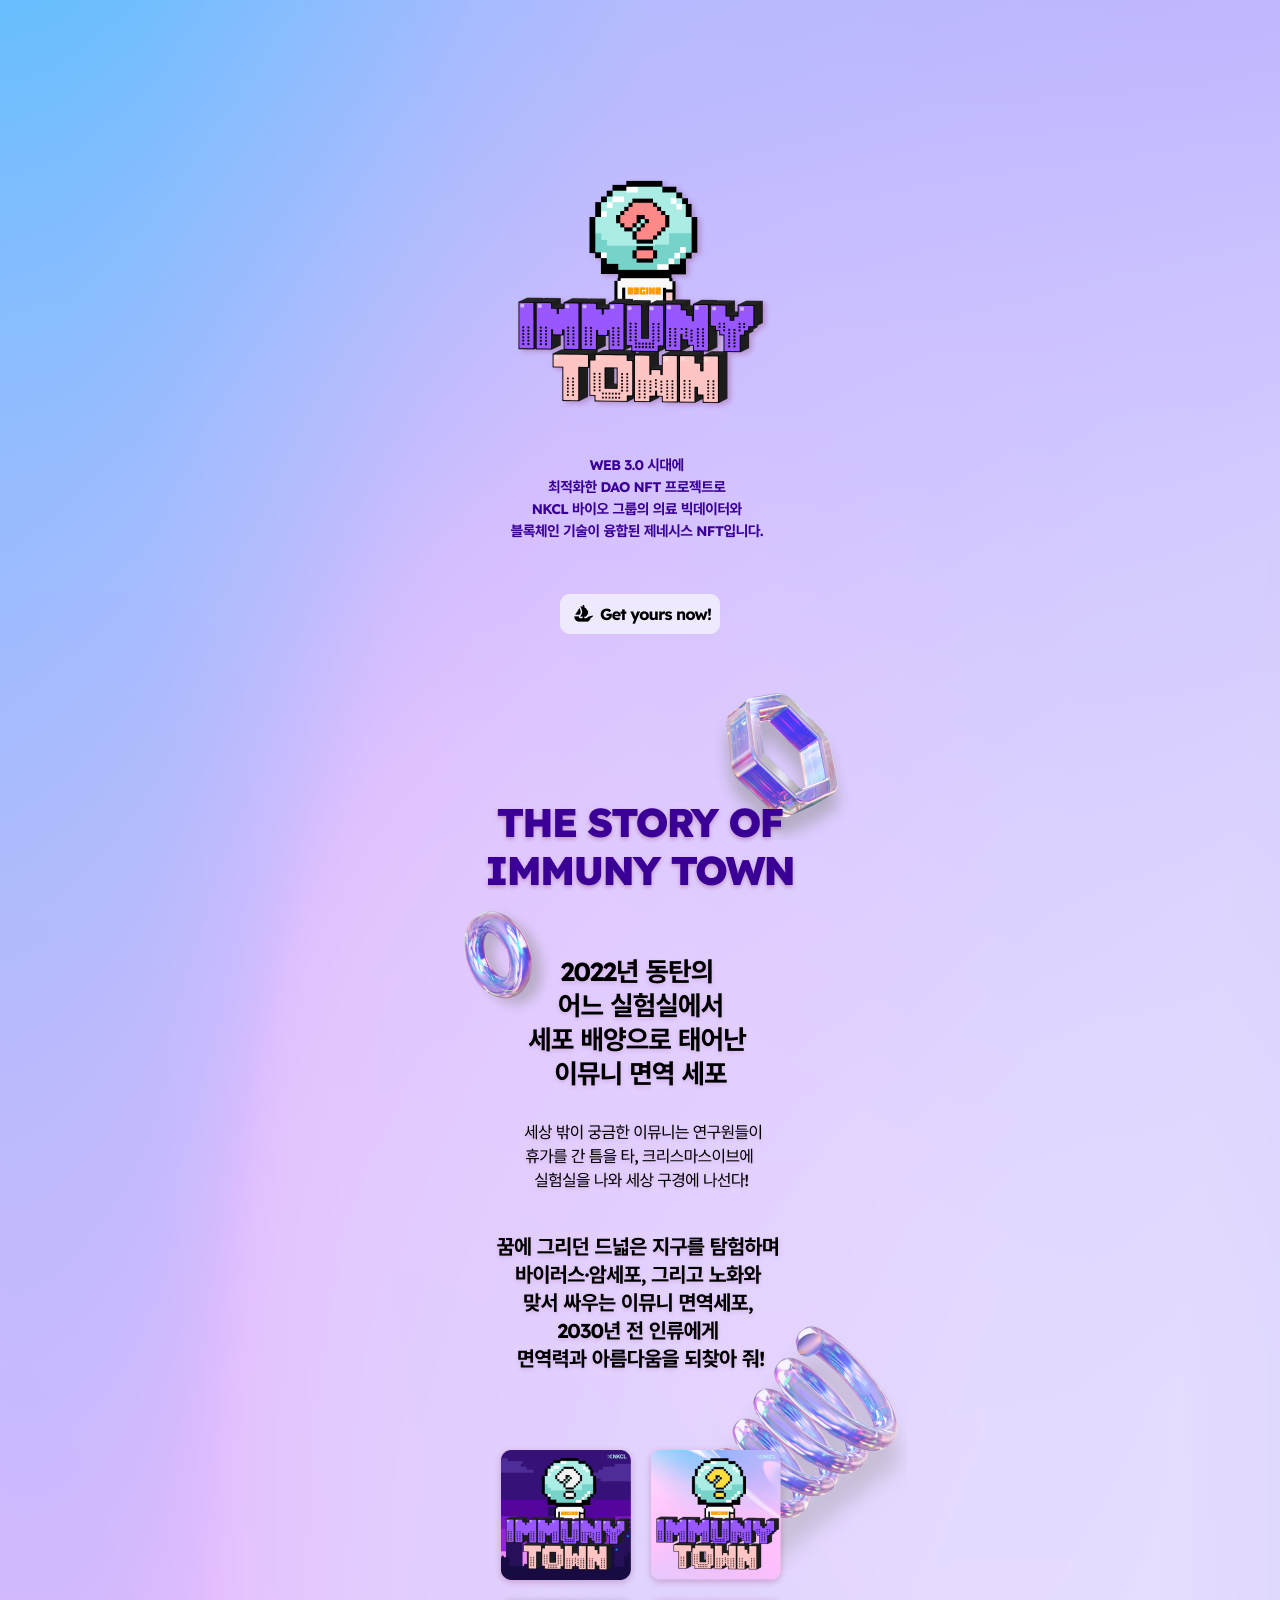
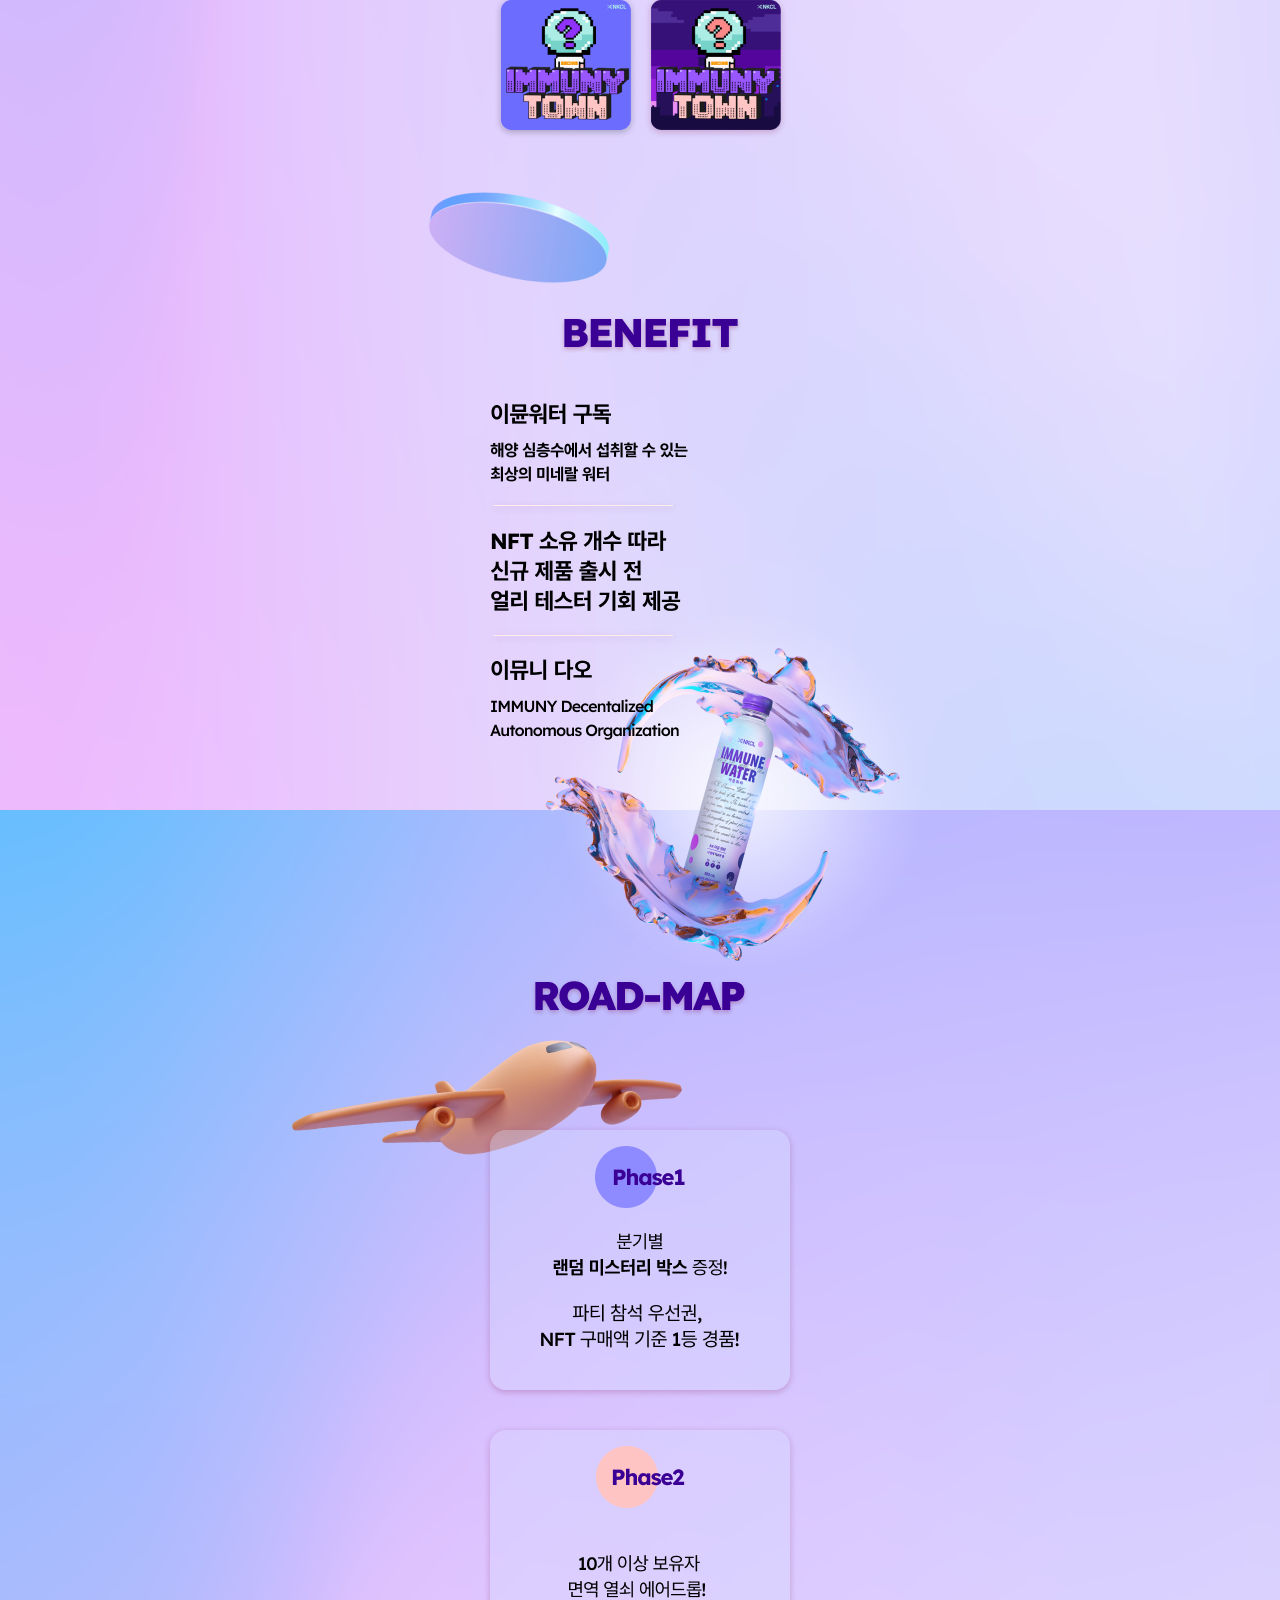
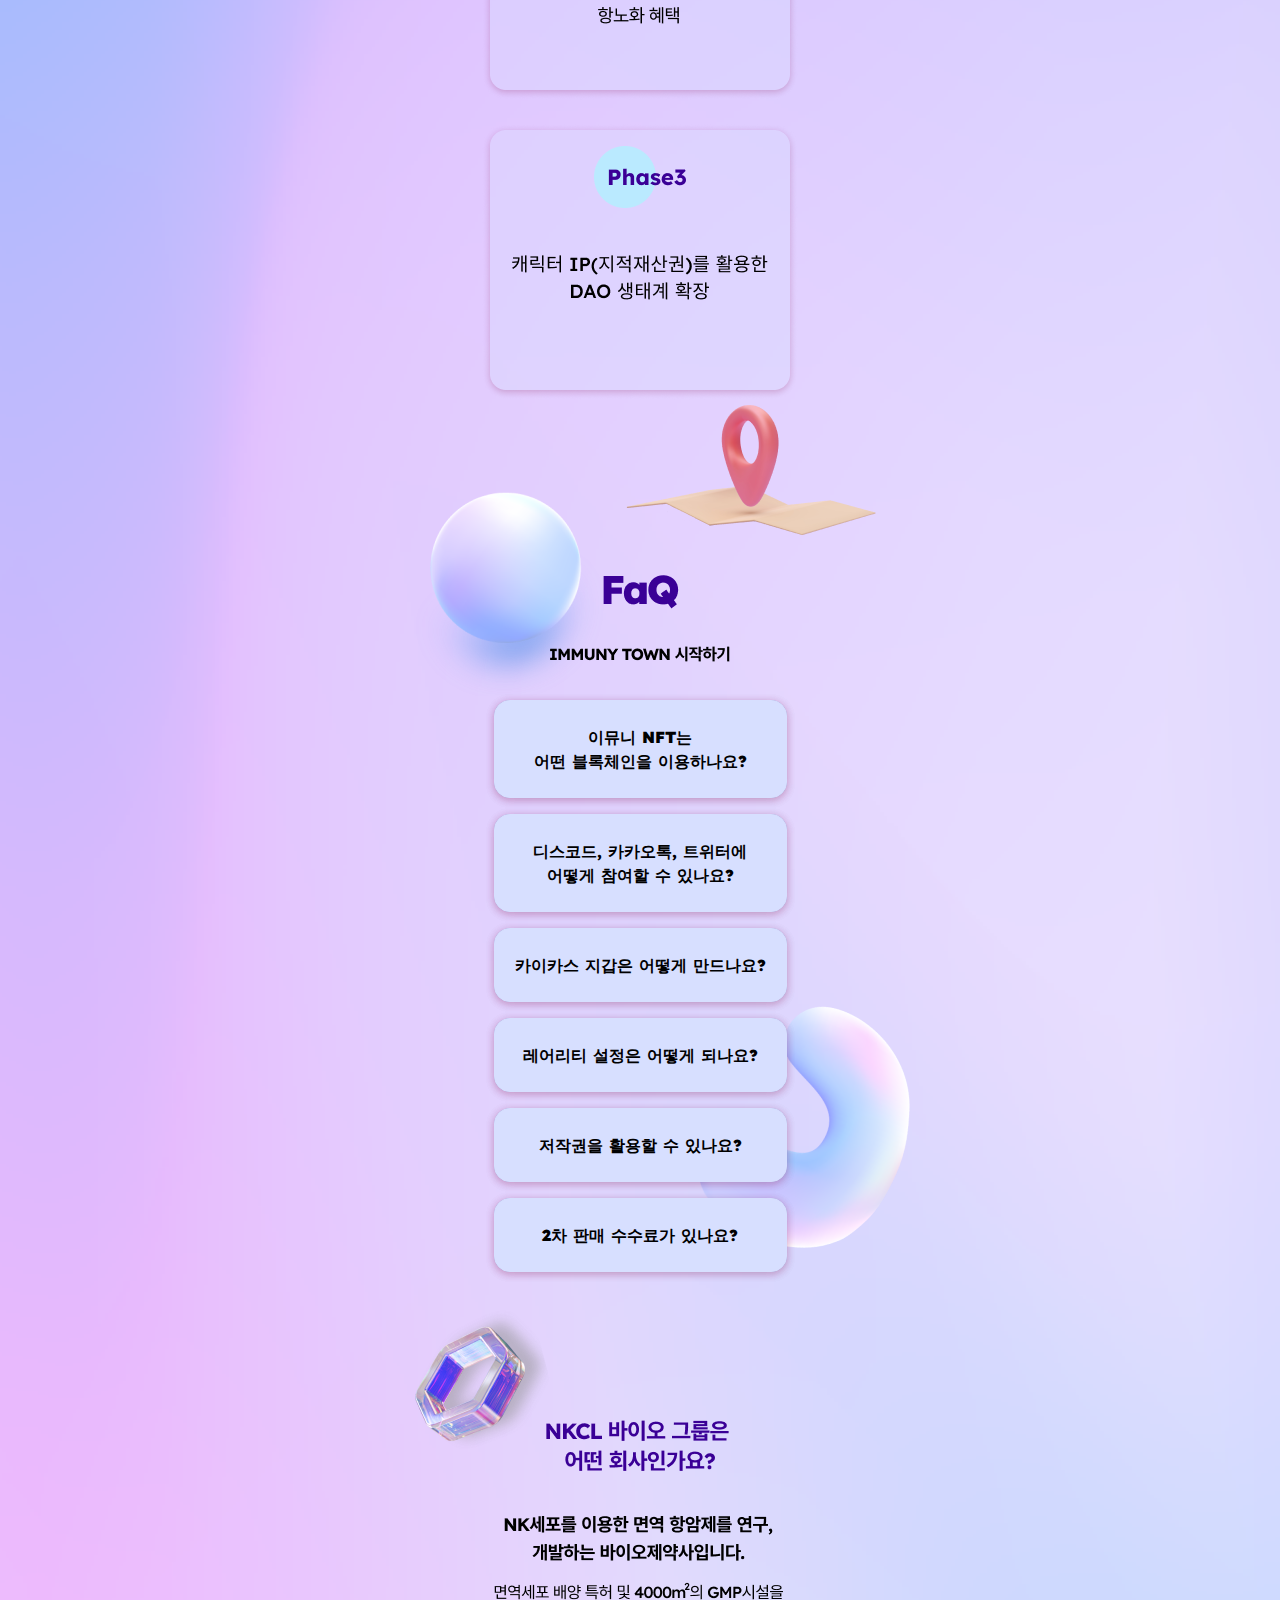
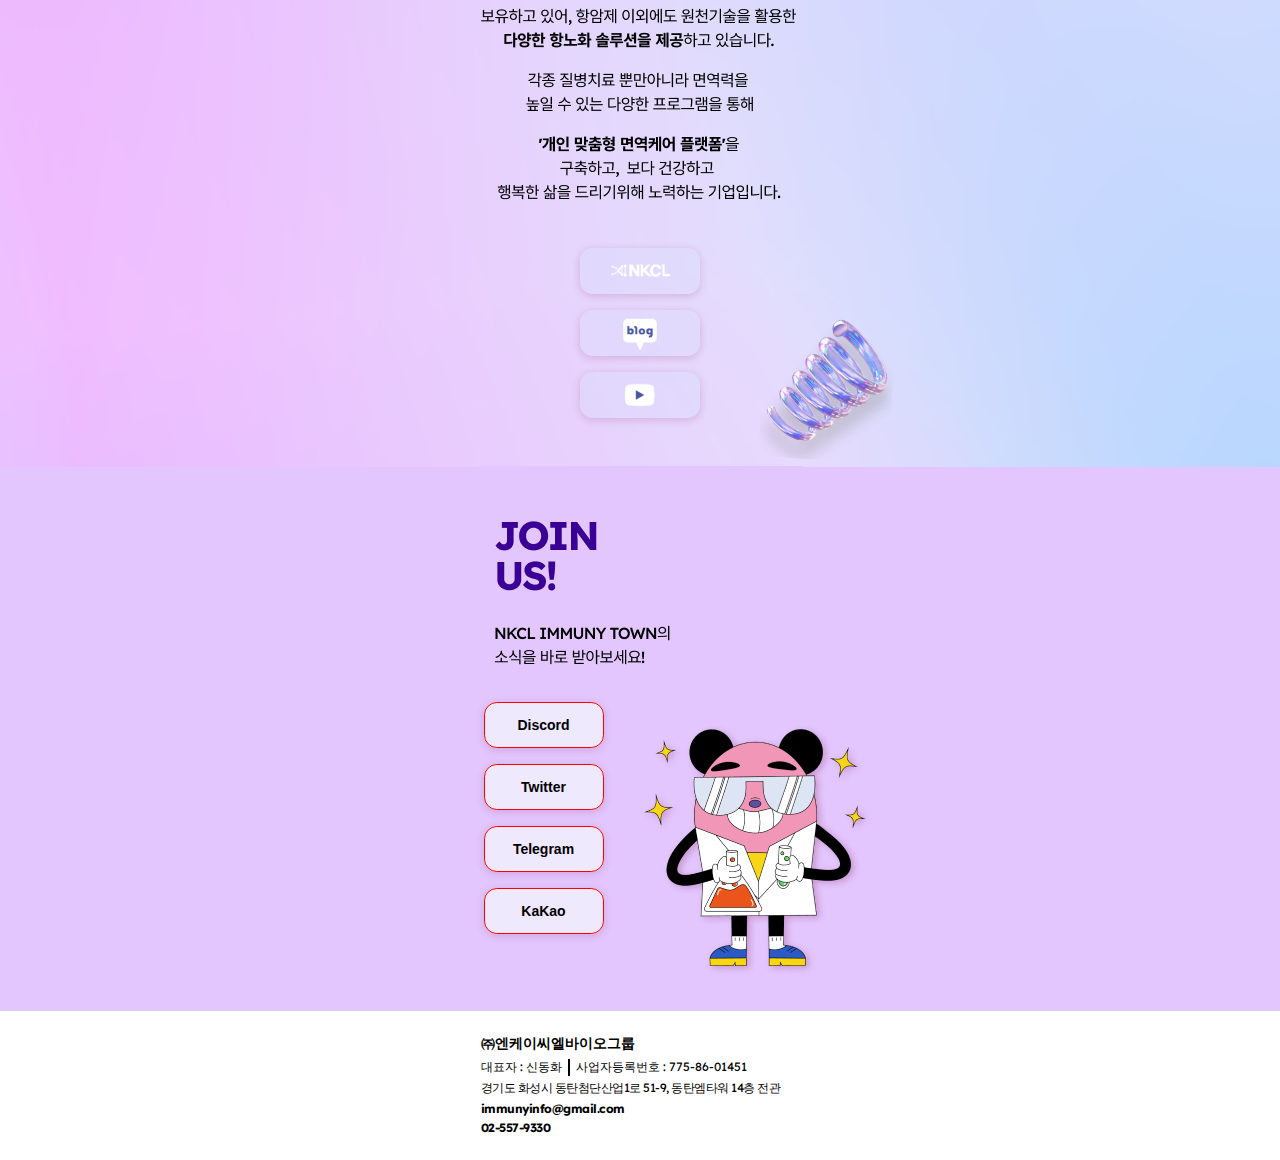
==== commit eb19c4fa: "last" ====
--- a/index.html
+++ b/index.html
@@ -10,7 +10,7 @@
     <link rel="preconnect" href="https://fonts.gstatic.com" crossorigin>
     <link href="https://fonts.googleapis.com/css2?family=Lexend:wght@100;200;300;400;500;600;700;800;900&display=swap" rel="stylesheet">
     <link rel="icon" type="image/png" href="http://example.com/myicon.png"> 
-    <title>IMMUNYTOWN NFT</title>
+    <title>IMMUNY TOWN NFT</title>
 </head>
 
 <body>
@@ -114,9 +114,9 @@
                     </div>
                     <img class="NKCL" src="images/05.png" alt="">
                     <div class="set05-btn">
-                        <button><a href="http://nkclbio.com/"><img src="images/06.svg" alt=""></a></button>
-                        <button><a href="https://blog.naver.com/nkclinfo"><img src="images/07.svg" alt=""></a></button>
-                        <button><a href="https://www.youtube.com/channel/UCsWJKXXmny-PlUtvRz6Qb_w"><img src="images/08.svg" alt=""></span></a></button>
+                        <button><a href="http://nkclbio.com/"><img class="btn01" src="images/06.svg" alt=""></a></button>
+                        <button><a href="https://blog.naver.com/nkclinfo"><img class="btn02" src="images/07.svg" alt=""></a></button>
+                        <button><a href="https://www.youtube.com/channel/UCsWJKXXmny-PlUtvRz6Qb_w"><img class="btn03" src="images/08.svg" alt=""></span></a></button>
                     </div>
                 </div>
 
--- a/css/main.css
+++ b/css/main.css
@@ -106,11 +106,27 @@
 .set05-btn{display: flex; align-items: center;}
 .set05-btn button{border: none; margin-bottom: 1rem; width: 120px; height: 46px; border-radius: 0.8rem; background-color: rgba(215, 223, 255, 30%); box-shadow: 0 2px 8px rgba(128, 11, 67, 18%);}
 .set05-btn button:nth-child(3){margin-bottom: 0;}
+.set05-btn button a{text-align: center; display: flex; justify-content: center; align-items: center; width: 100%; height: 100%;}
+.set05-btn button a .btn01{margin-top: 15px;}
+.set05-btn button a .btn02, 
+.set05-btn button a .btn03{margin-top: 6px;}
 
 .set06{padding: 3rem 0 2rem 1rem; text-align: left;}
 .set06 .snsLink-btn{position: relative; right: 10px; display: flex; align-items: center; justify-content: space-between;}
 .set06 .snsLink-btn .btn-container button {width: 120px; height: 46px; margin-bottom: 1rem; background-color: #EEE9FD; box-shadow: 0 2px 8px rgba(128, 11, 67, 18%); border: none; border-radius: 0.8rem; color: black;}
-.set06 .snsLink-btn .btn-container button a{text-decoration: none; font-weight: 600; color: black; font-size: 14px;}
+.set06 .snsLink-btn .btn-container button a{
+    display: flex; 
+    justify-content: center; 
+    align-items: center;
+    border: 1px solid red;
+    width: 100%;
+    height: 100%; 
+    text-decoration: none; 
+    font-weight: 600; 
+    color: black; 
+    font-size: 14px;
+    border-radius: 0.8rem;
+}
 .snsLink-character{position: relative; left: 2rem;}
 
 /* footer */
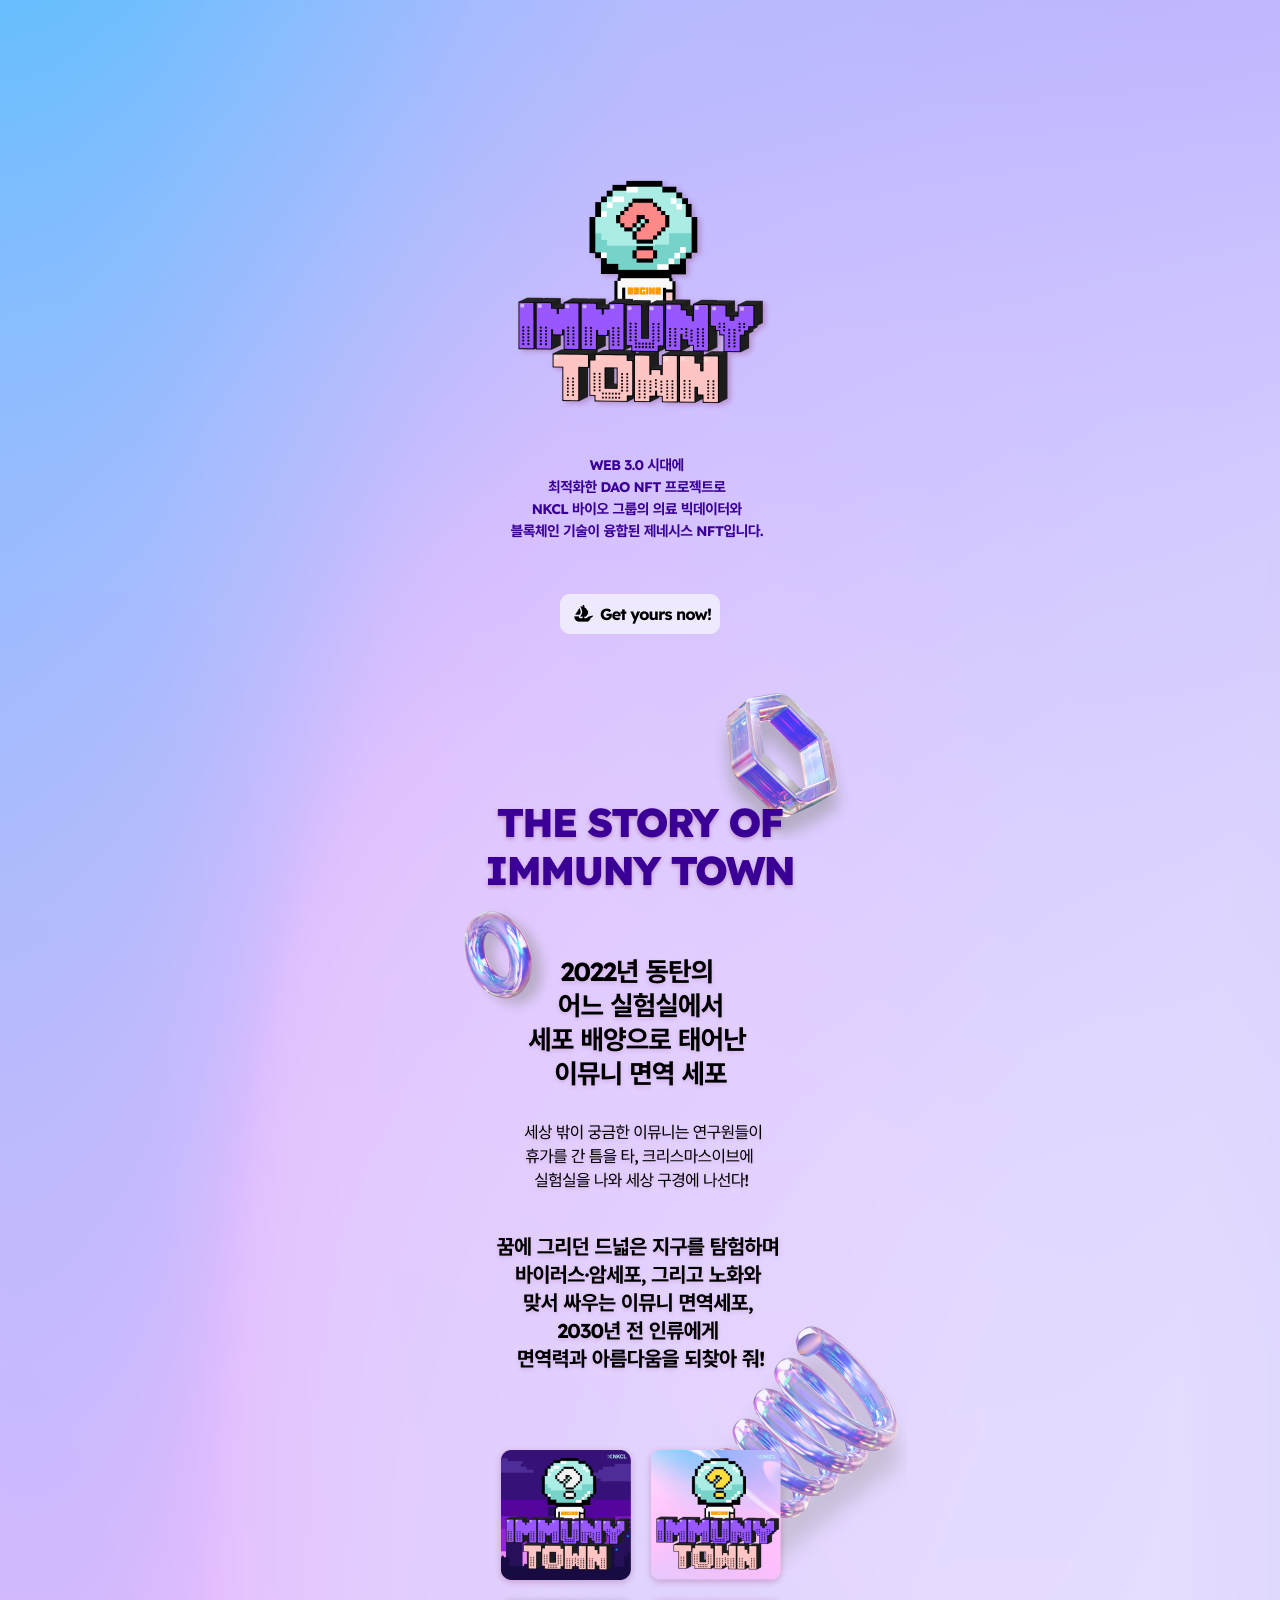
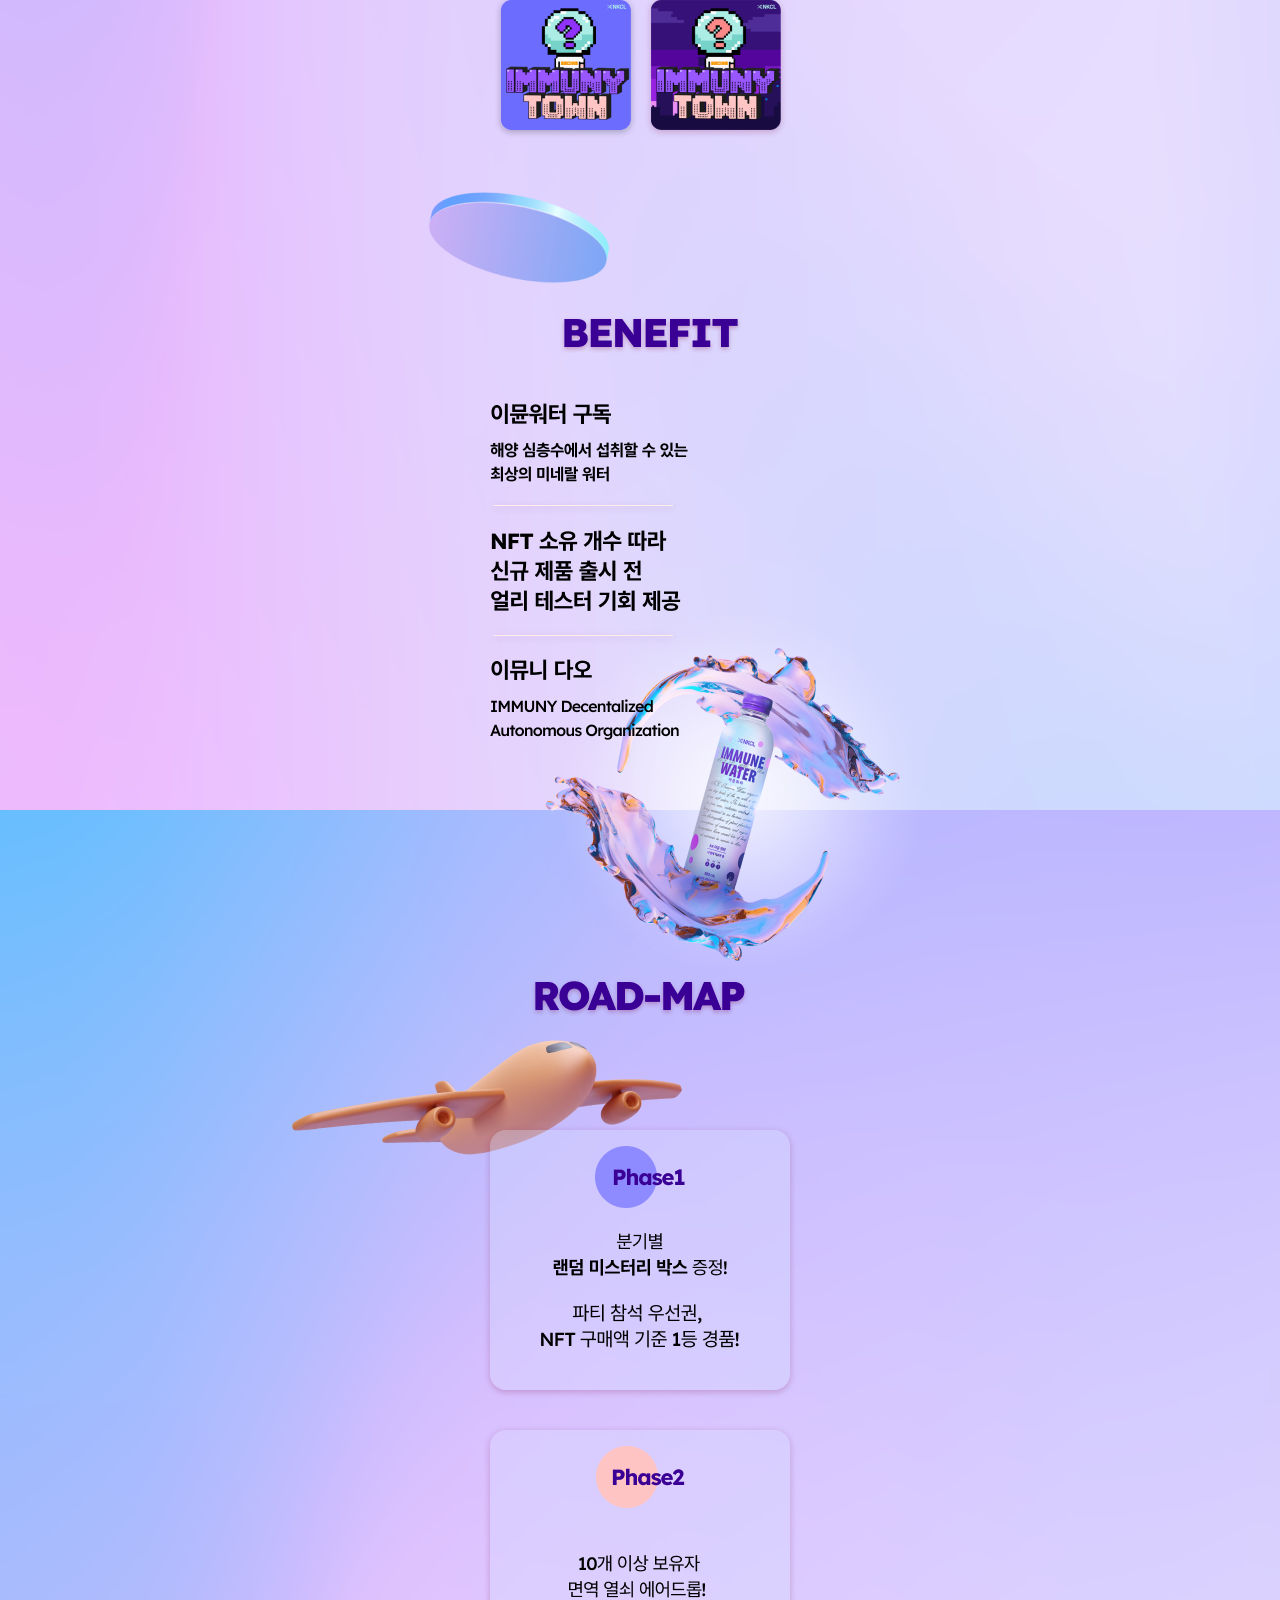
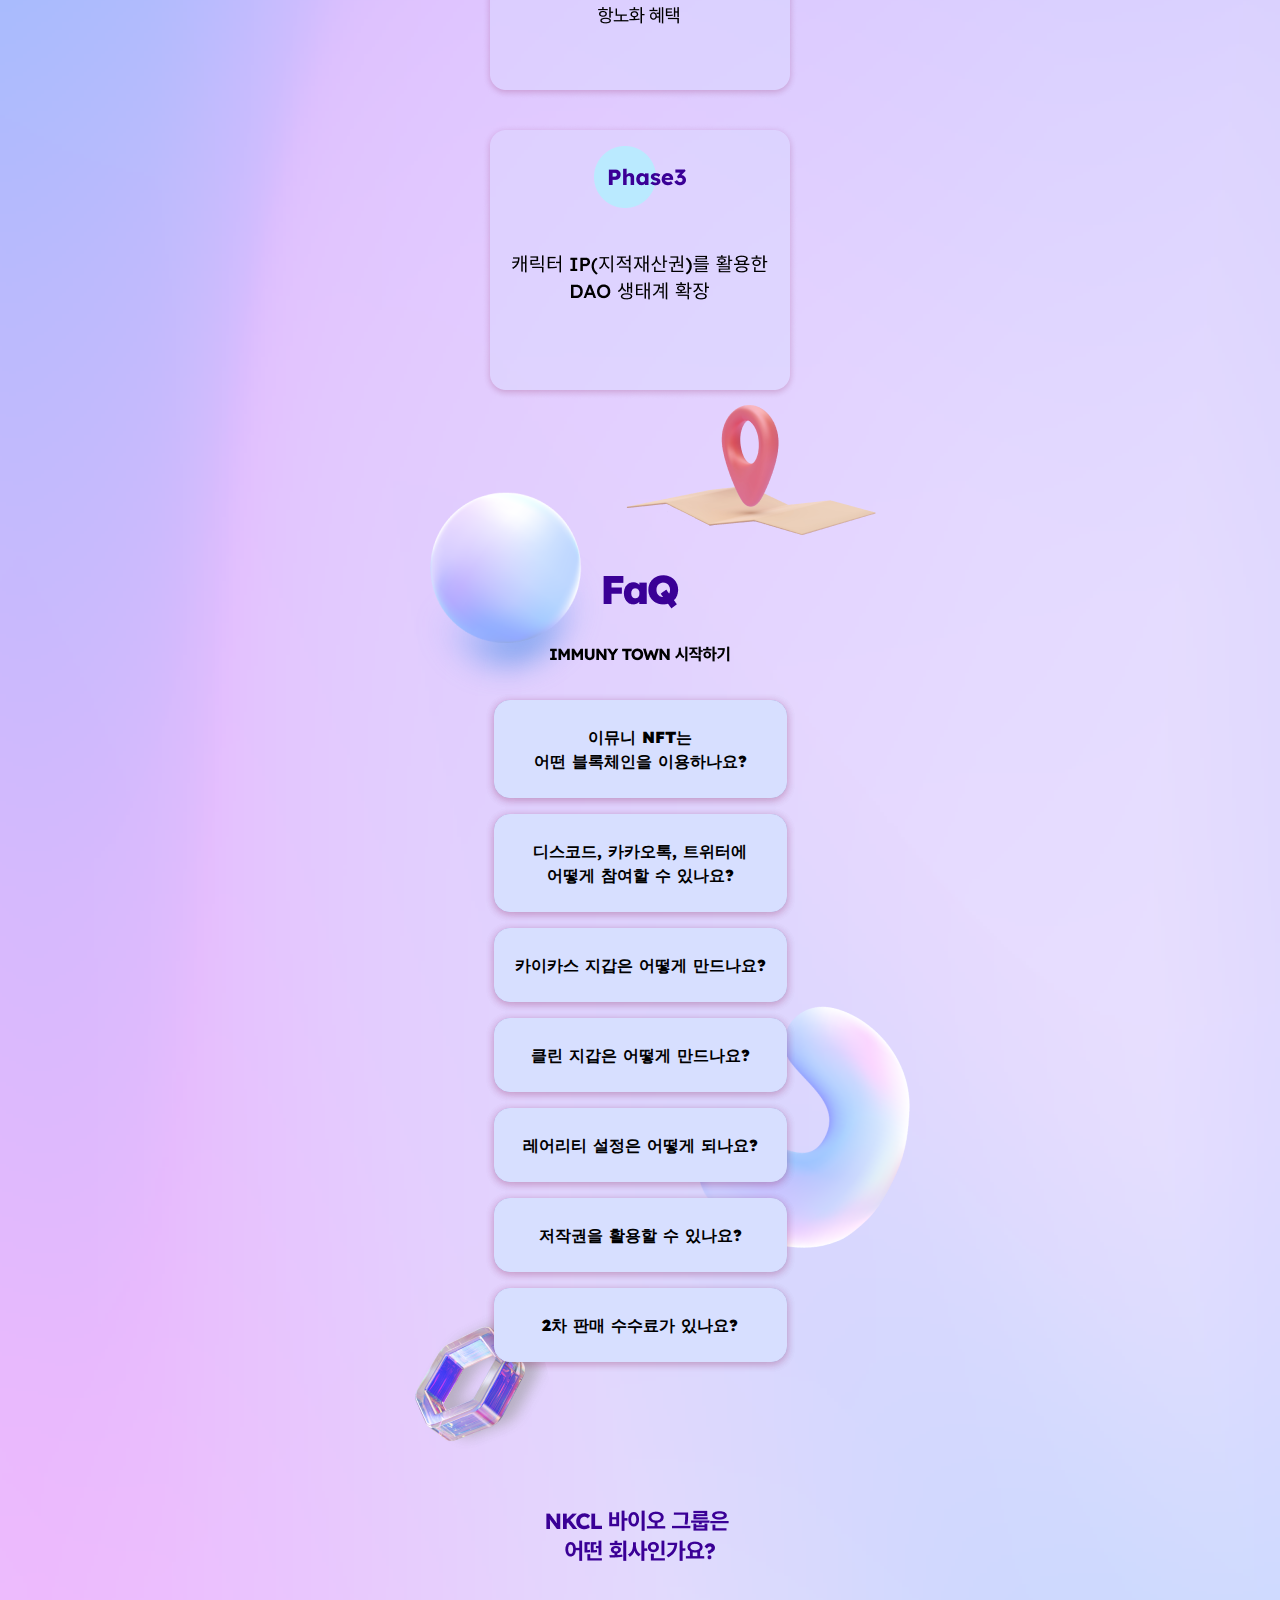
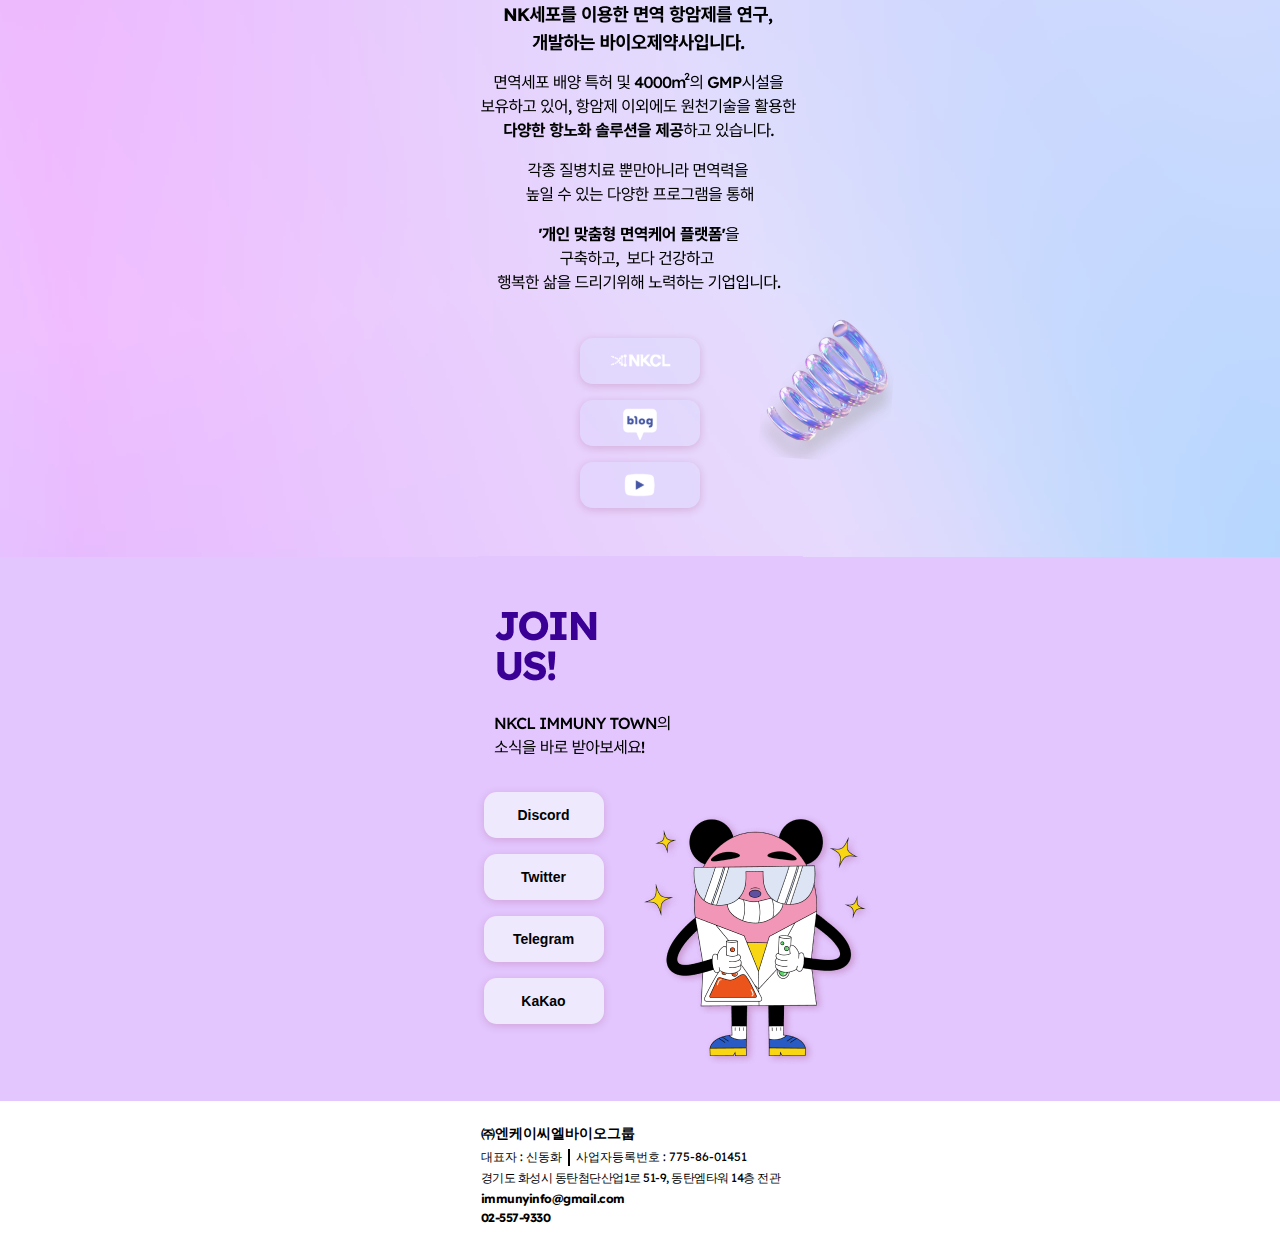
==== commit 857f334e: "Update index.html" ====
--- a/index.html
+++ b/index.html
@@ -83,7 +83,18 @@
                             </li>
                             <li>
                                 <input type="checkbox" id="answer04">
-                                <label for="answer04">레어리티 설정은 어떻게 되나요?</label>
+                                <label for="answer04">클린 지갑은 어떻게 만드나요?</label>
+                                <div>
+                                    <p>스토어에서 'klip'을 다운로드하세요.</p>
+                                    <div class="download-app">
+                                        <a href="https://play.google.com/store/apps/details?id=com.klipwallet.app"><img src="images/google_play.png" alt=""></a>
+                                        <a href="https://apps.apple.com/kr/app/%ED%81%B4%EB%A6%BD-klip/id1627665524"><img src="images/app_store.png" alt=""></a>
+                                    </div>
+                                </div>
+                            </li>
+                            <li>
+                                <input type="checkbox" id="answer05">
+                                <label for="answer05">레어리티 설정은 어떻게 되나요?</label>
                                 <div>
                                     <p>민팅 전에 특정 번호를 선정하거나 <br> 랜덤 리빌시 레어리티가 공개됩니다.
                                         <br><strong>함께 기대해요~!</strong>
@@ -91,15 +102,15 @@
                                 </div>
                             </li>
                             <li>
-                                <input type="checkbox" id="answer05">
-                                <label for="answer05">저작권을 활용할 수 있나요?</label>
+                                <input type="checkbox" id="answer06">
+                                <label for="answer06">저작권을 활용할 수 있나요?</label>
                                 <div>
                                     <p>네, Phase1에는 소유권만 인정하고 있지만 Phase3에서는 NFT 사업권을 사용할 수 있습니다.</p>
                                 </div>
                             </li>
                             <li>
-                                <input type="checkbox" id="answer06">
-                                <label for="answer06">2차 판매 수수료가 있나요?</label>
+                                <input type="checkbox" id="answer07">
+                                <label for="answer07">2차 판매 수수료가 있나요?</label>
                                 <div>
                                     <p>2차 판매 수수료는 7.5% 입니다.</p>
                                 </div>
@@ -132,7 +143,7 @@
                             <button><a href="https://discord.gg/RWbJQCHbcM"><span>Discord</span></a></button>
                             <button><a href="https://twitter.com/Immunyinfo"><span>Twitter</span></a></button>
                             <button><a href="https://t.me/Immunyinfo"><span>Telegram</span></a></button>
-                            <button><a ><span>KaKao</span></a></button> <!--준비중-->
+                            <button><a href="https://open.kakao.com/o/gHq5uHRe"><span>KaKao</span></a></button>
                         </div>
                         <img class="snsLink-character" src="images/sns_캐릭터.png" alt="">
                     </div>
@@ -159,4 +170,4 @@
 
     </div>
 </body>
-</html>+</html>
--- a/css/main.css
+++ b/css/main.css
@@ -118,13 +118,13 @@
     display: flex; 
     justify-content: center; 
     align-items: center;
-    border: 1px solid red;
     width: 100%;
     height: 100%; 
     text-decoration: none; 
     font-weight: 600; 
     color: black; 
     font-size: 14px;
+    border: none;
     border-radius: 0.8rem;
 }
 .snsLink-character{position: relative; left: 2rem;}
@@ -137,4 +137,4 @@
 
 .oner-cont{display: flex; padding-bottom: 2px;}
 .oner-cont span:nth-child(1){padding-right: 6px;}
-.oner-cont span:nth-child(2){position: relative; border-left: 2px solid black; padding-left: 6px;}+.oner-cont span:nth-child(2){position: relative; border-left: 2px solid black; padding-left: 6px;}
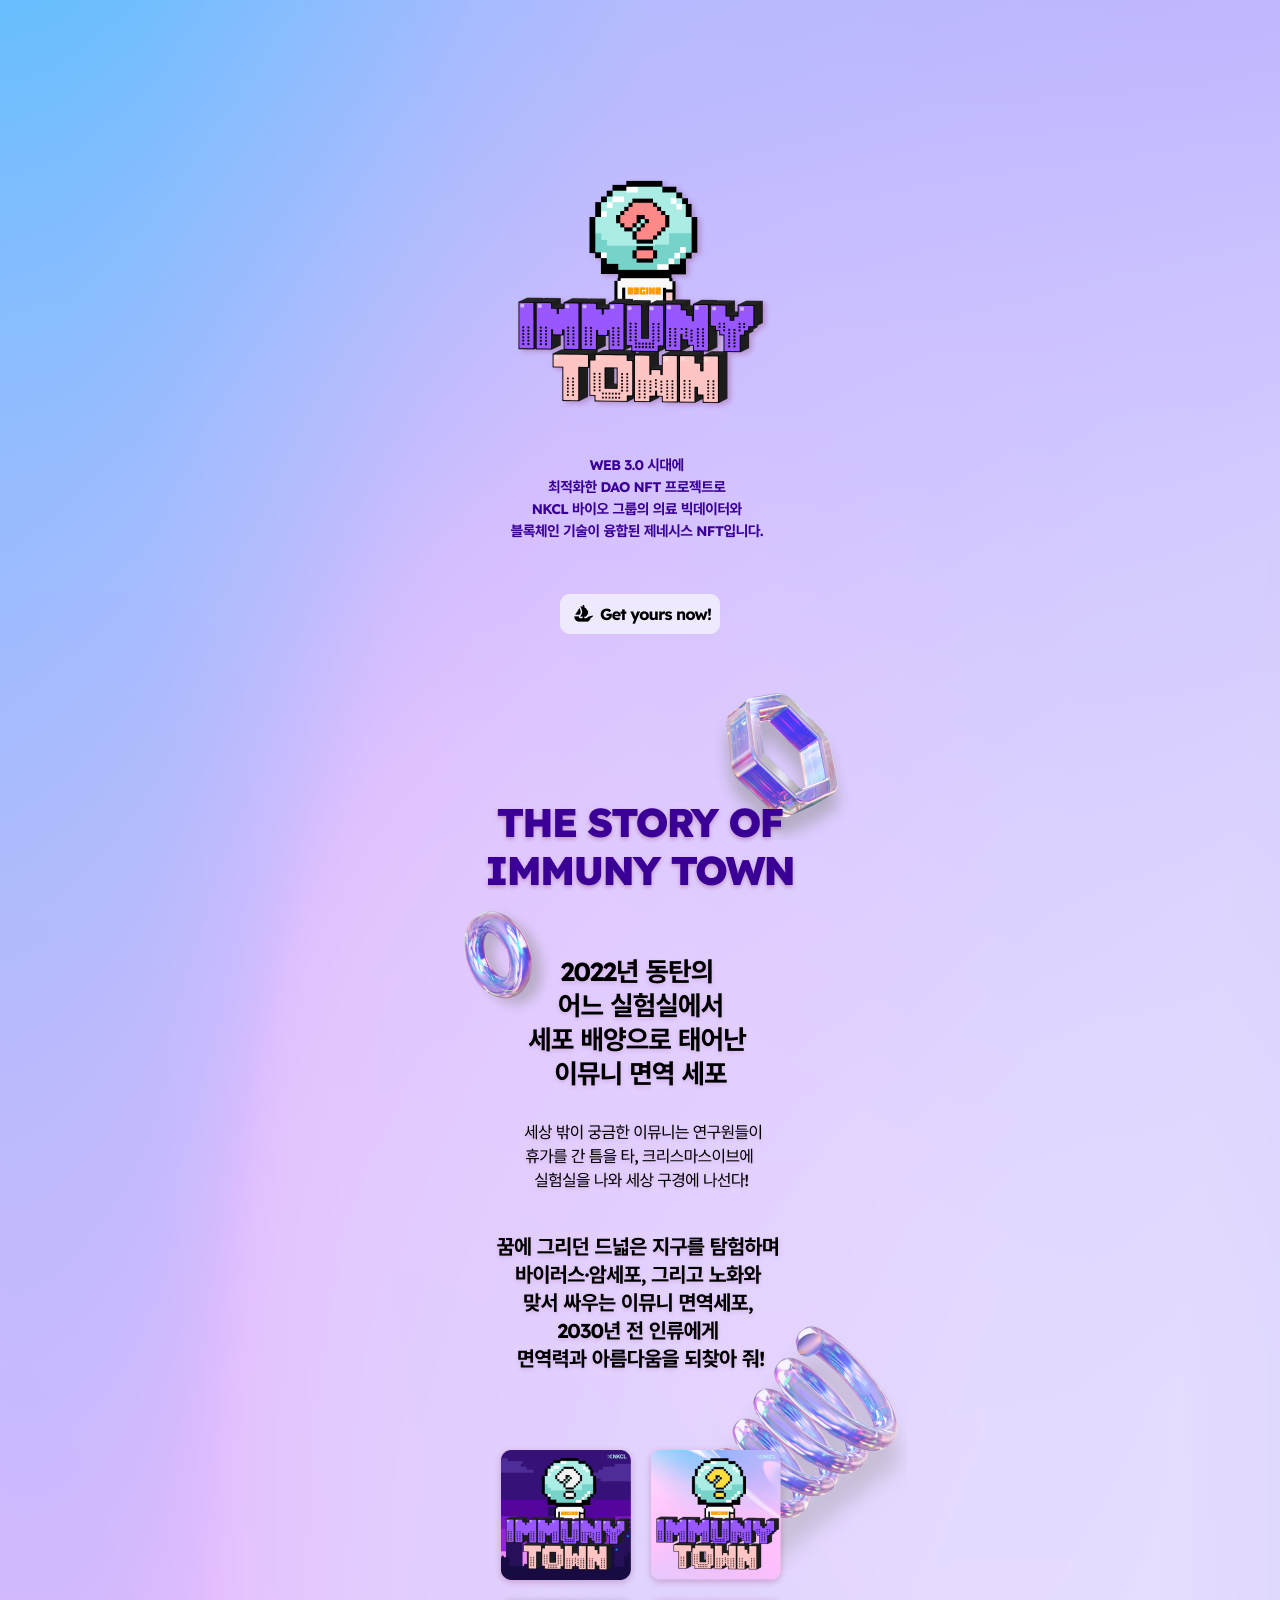
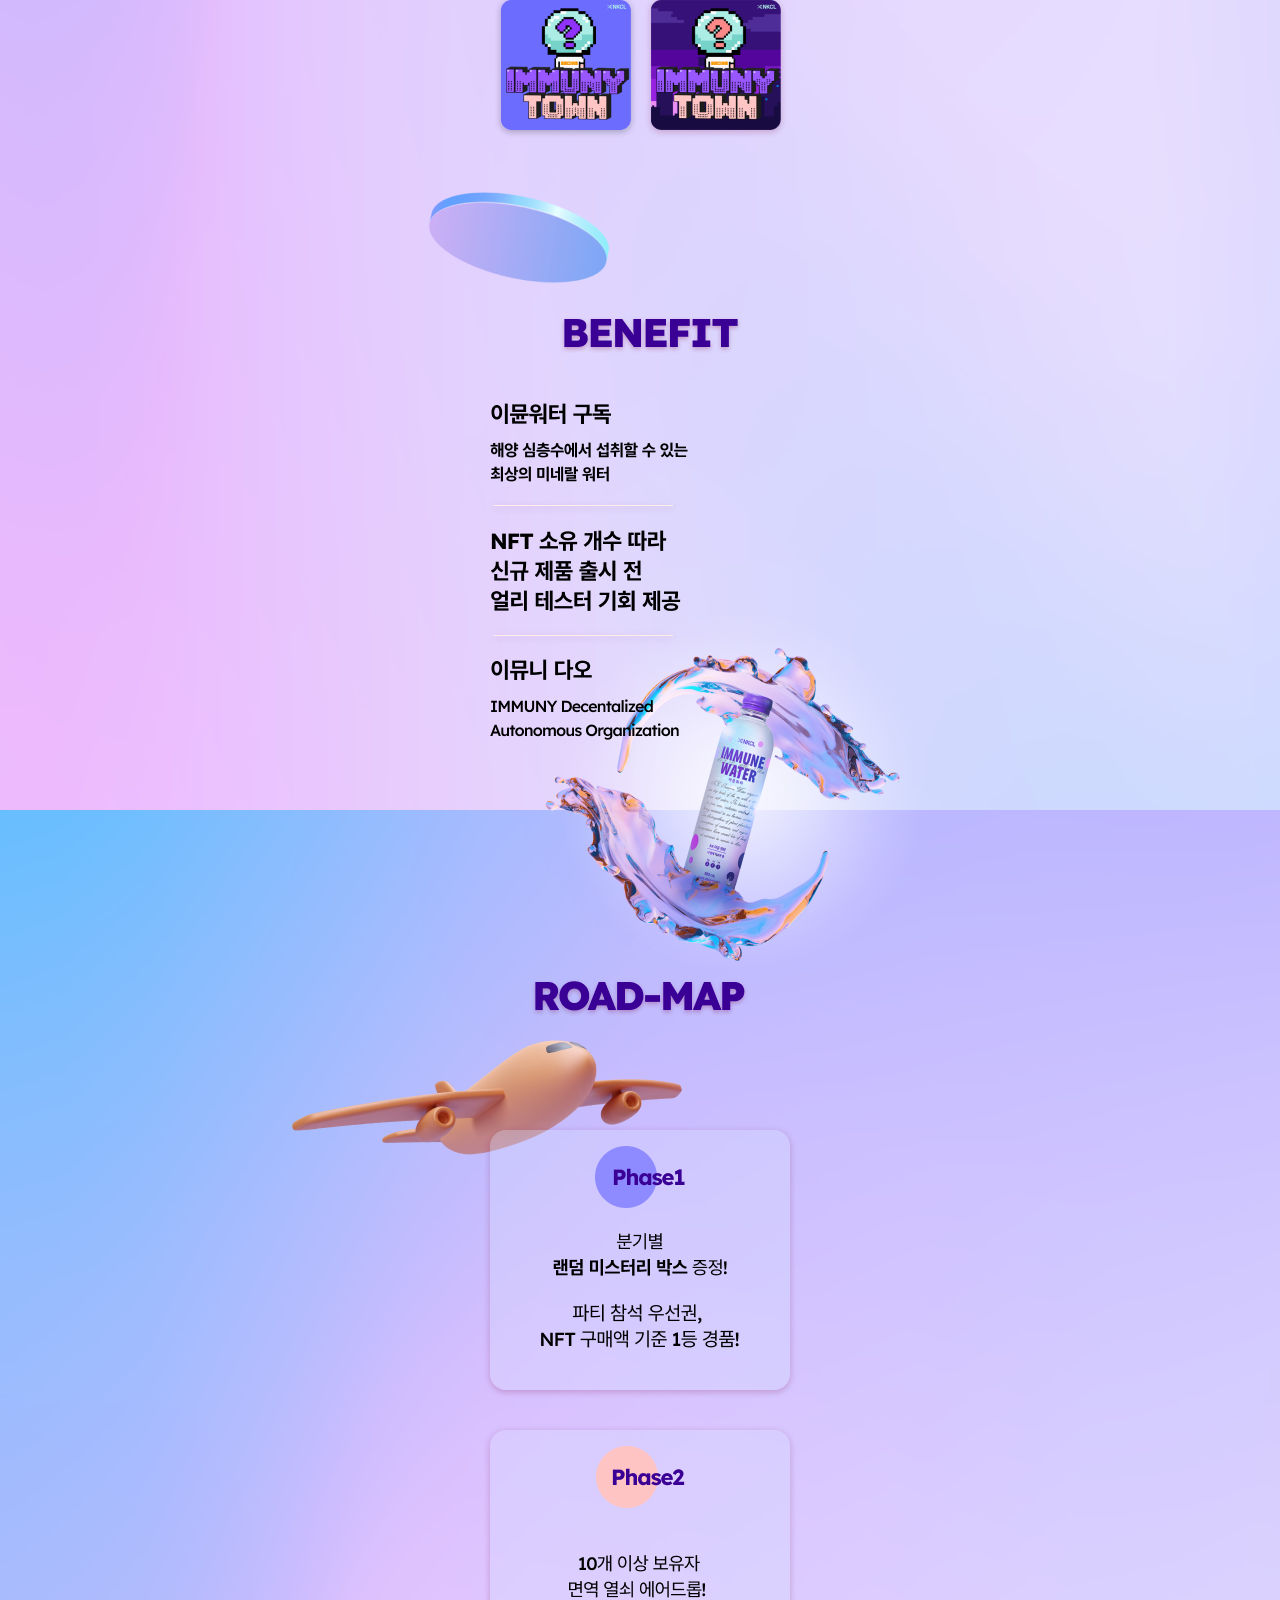
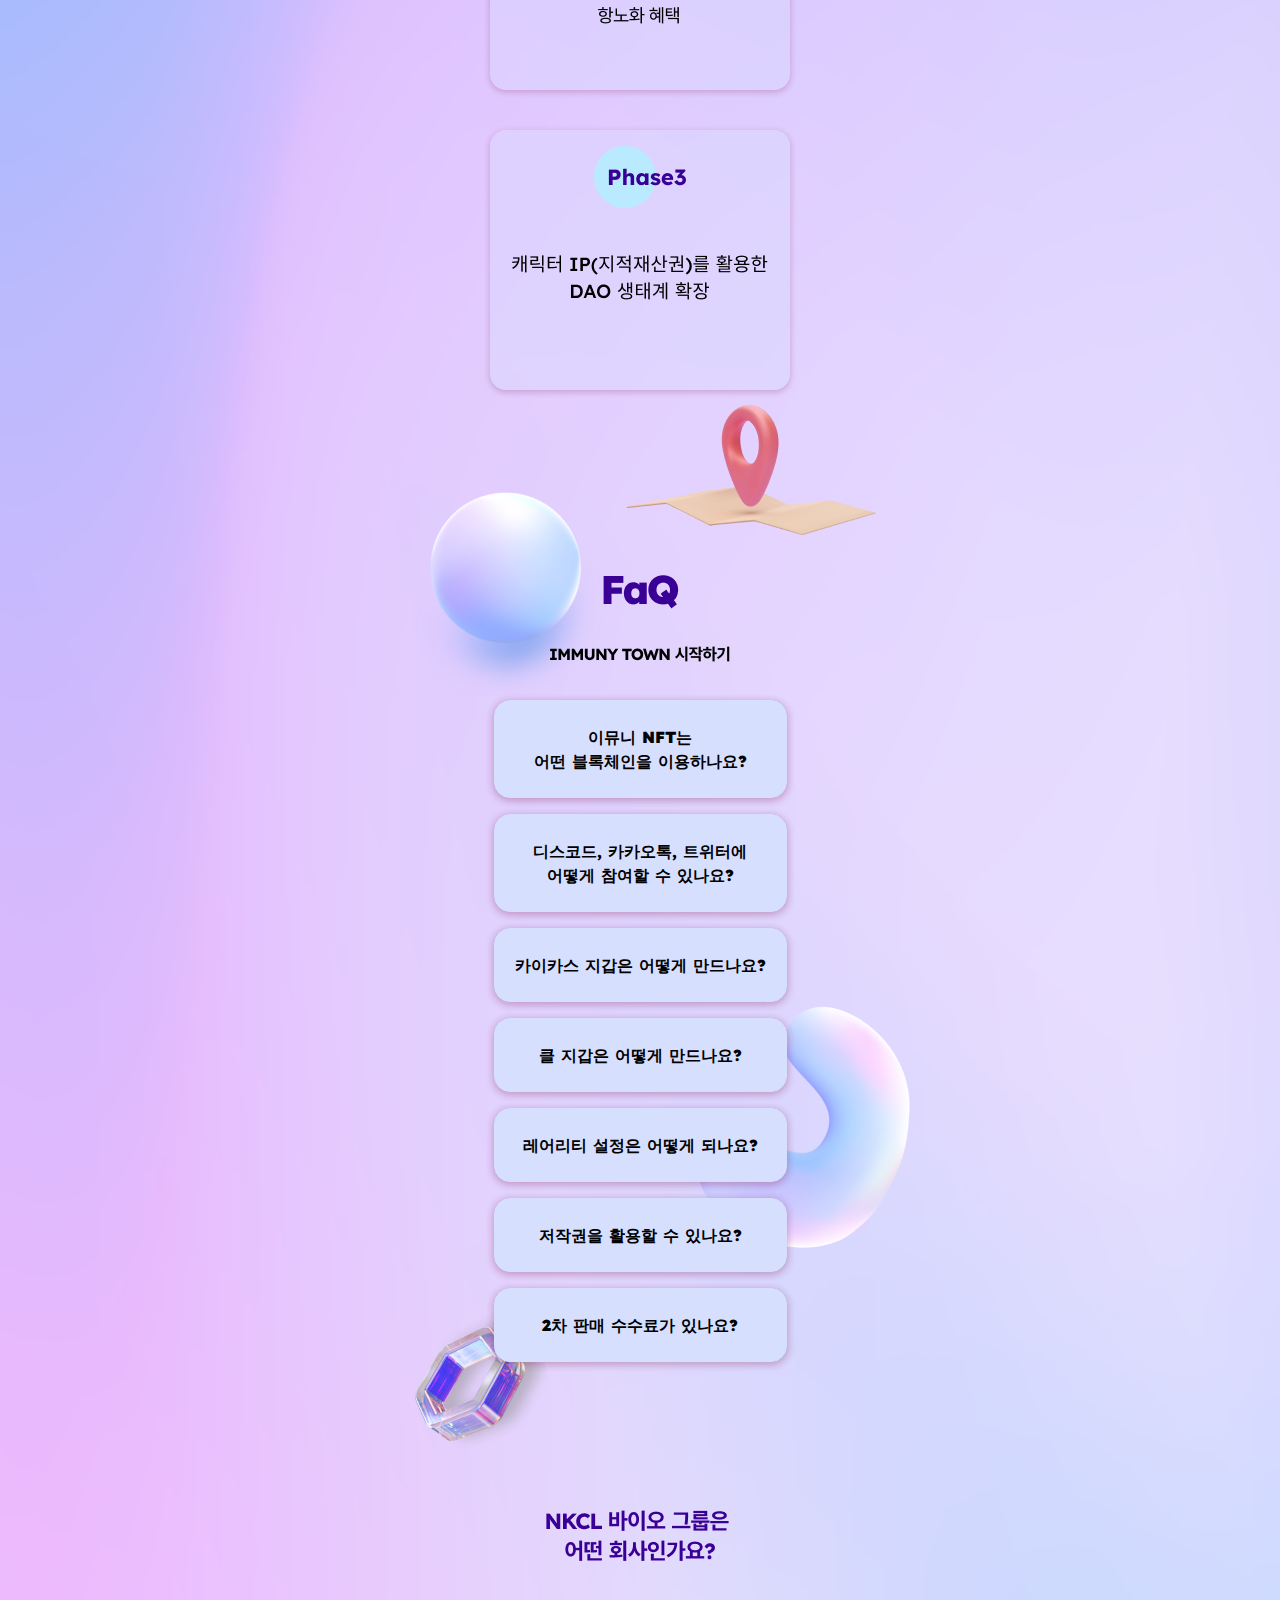
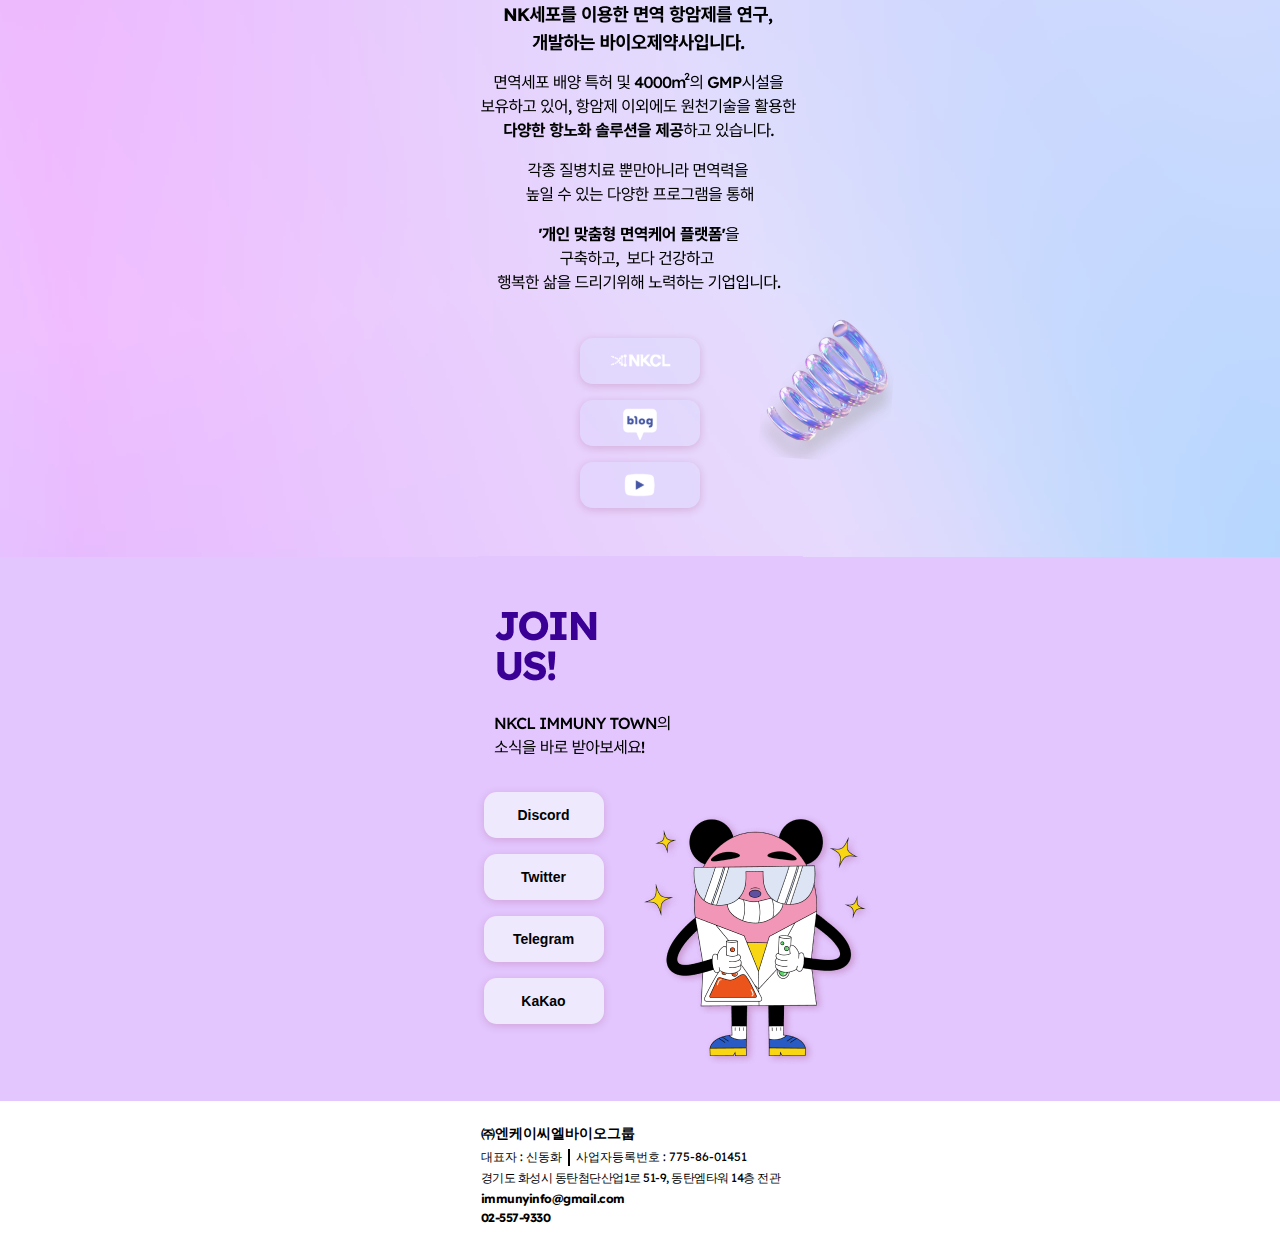
==== commit 2ad946af: "Update index.html" ====
--- a/index.html
+++ b/index.html
@@ -83,7 +83,7 @@
                             </li>
                             <li>
                                 <input type="checkbox" id="answer04">
-                                <label for="answer04">클린 지갑은 어떻게 만드나요?</label>
+                                <label for="answer04">클 지갑은 어떻게 만드나요?</label>
                                 <div>
                                     <p>스토어에서 'klip'을 다운로드하세요.</p>
                                     <div class="download-app">
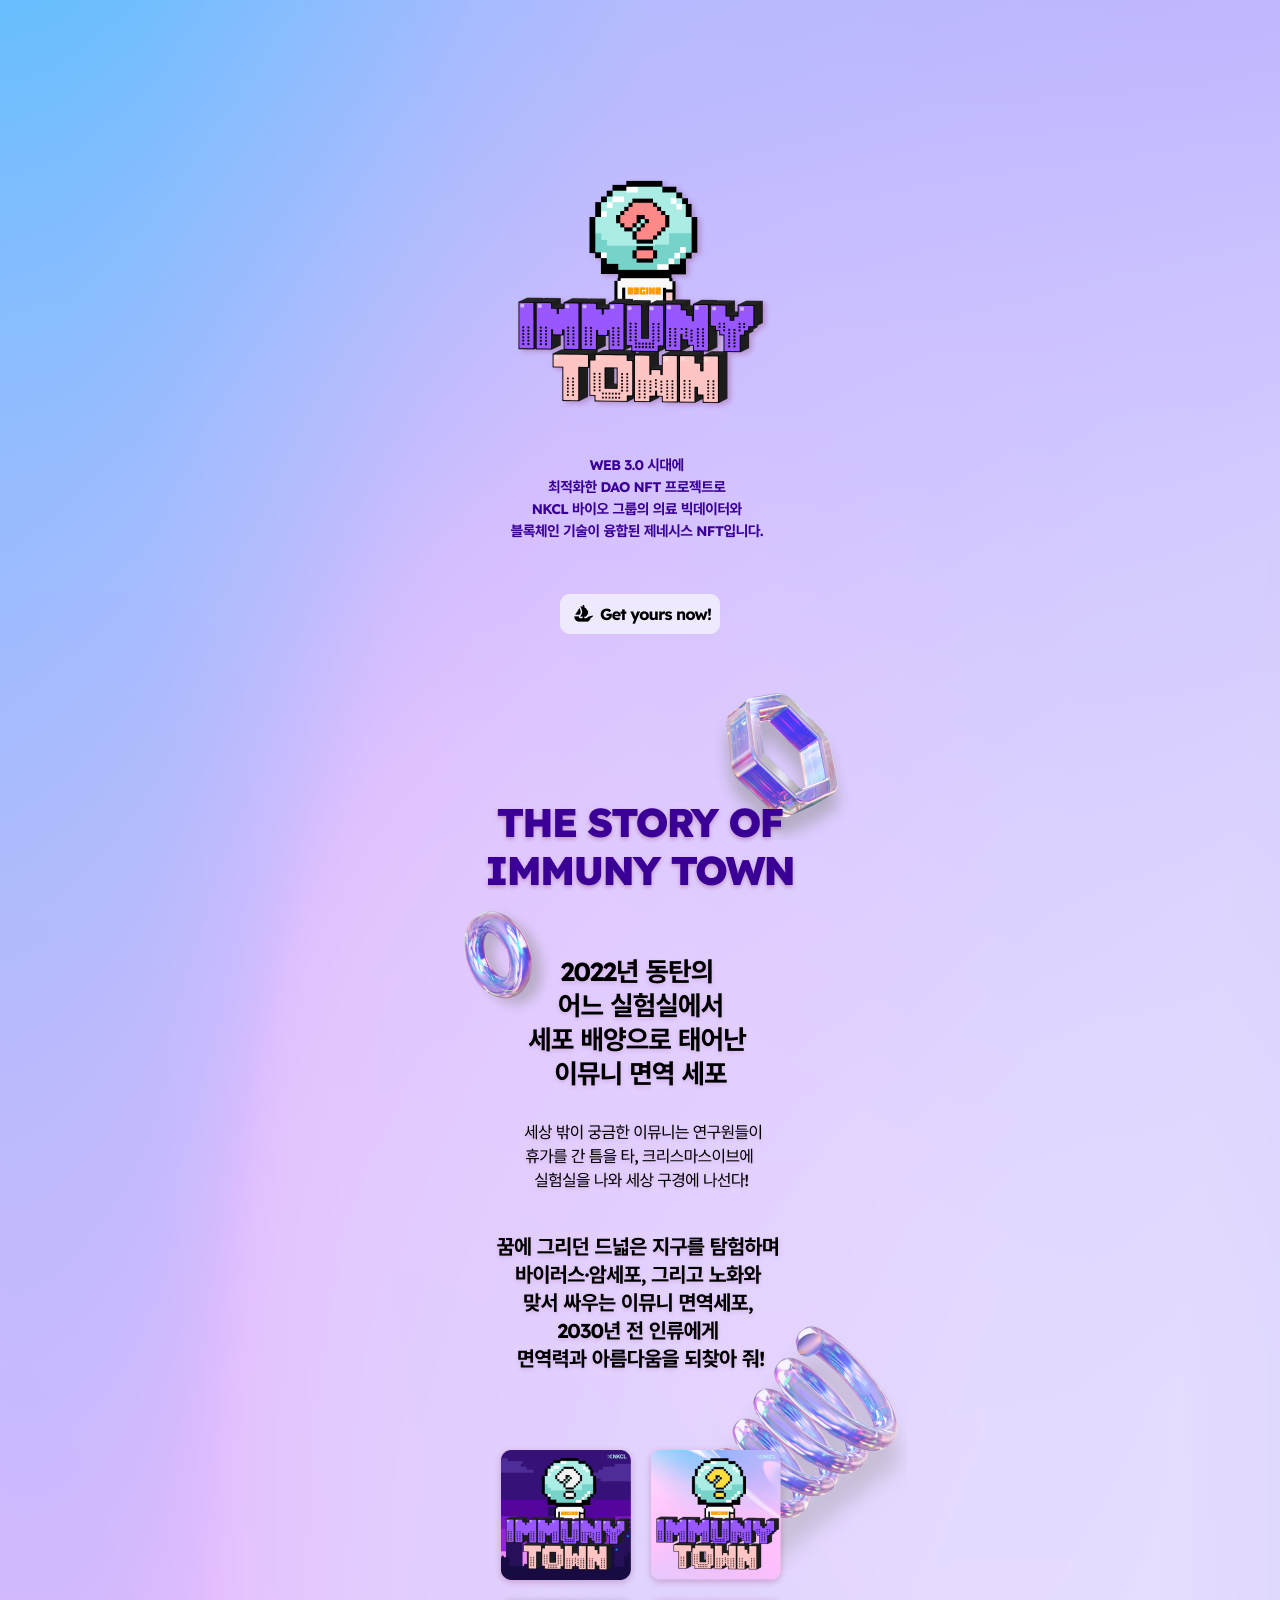
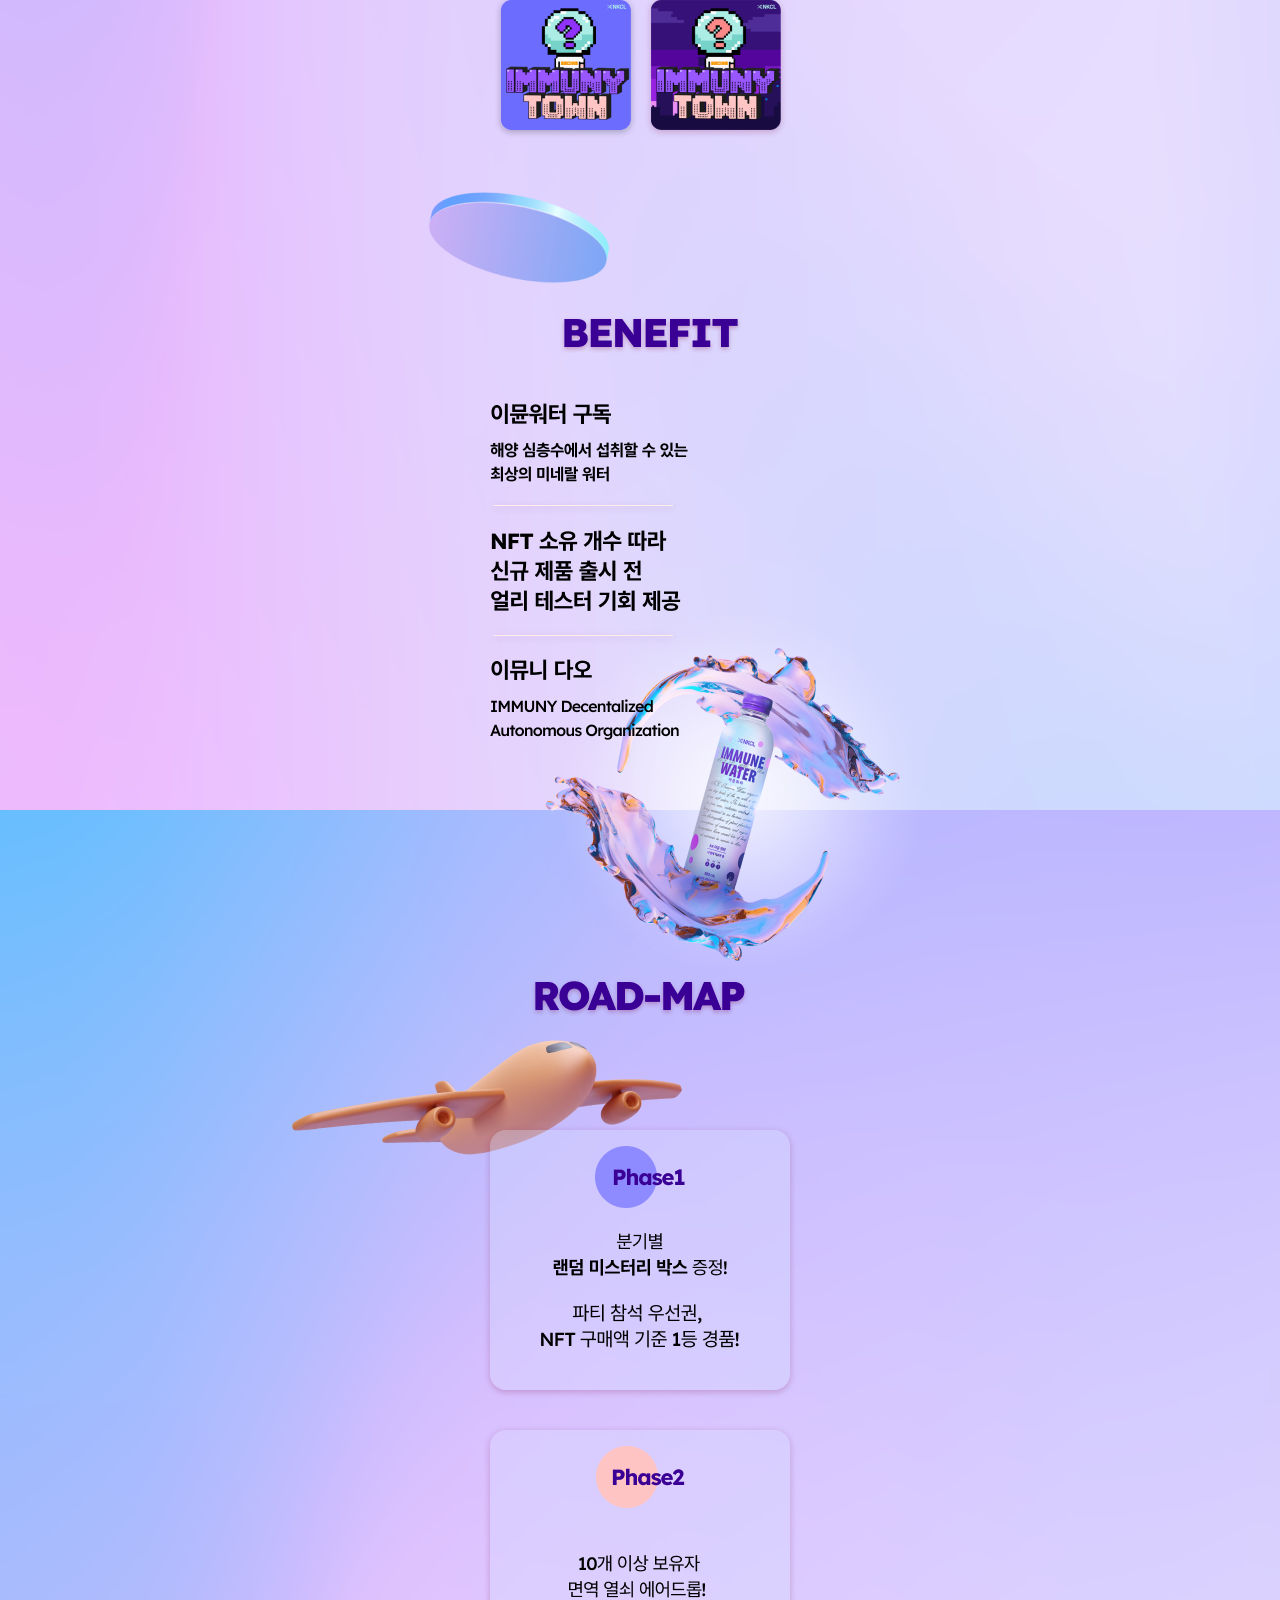
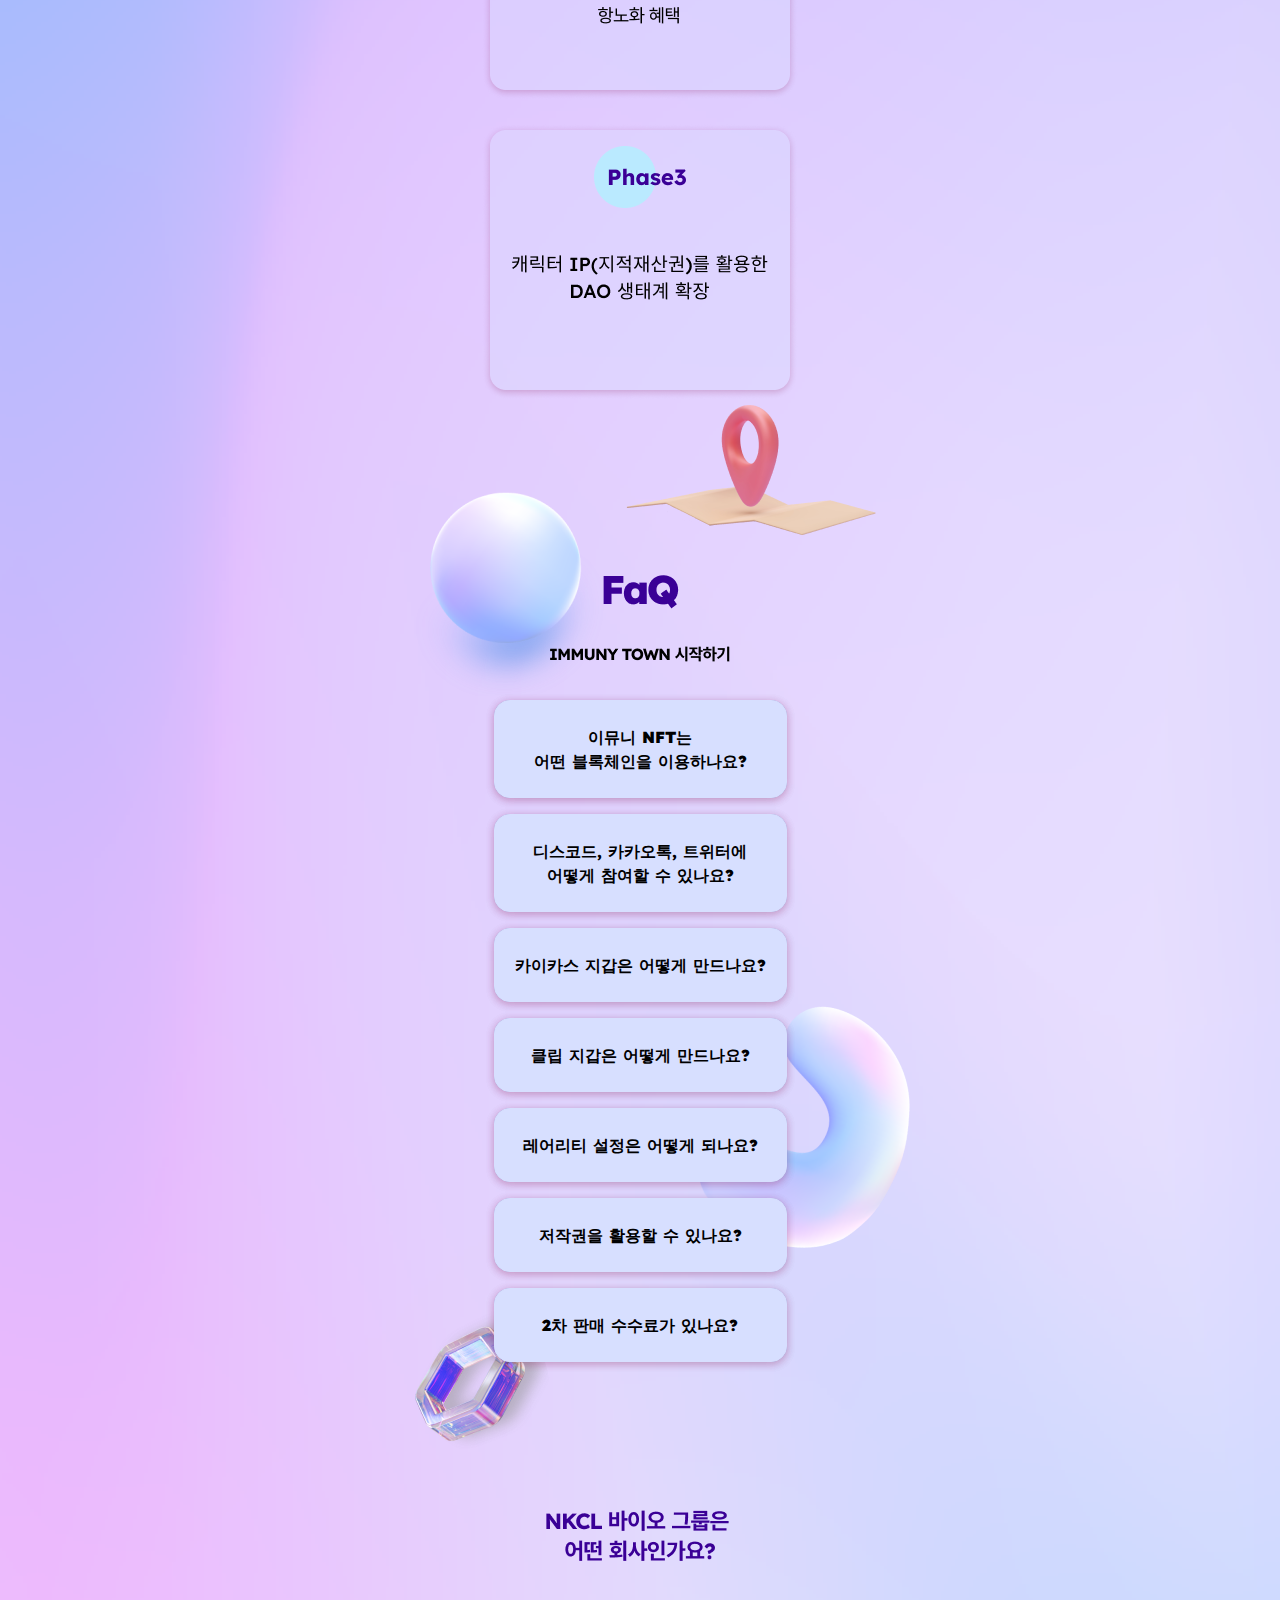
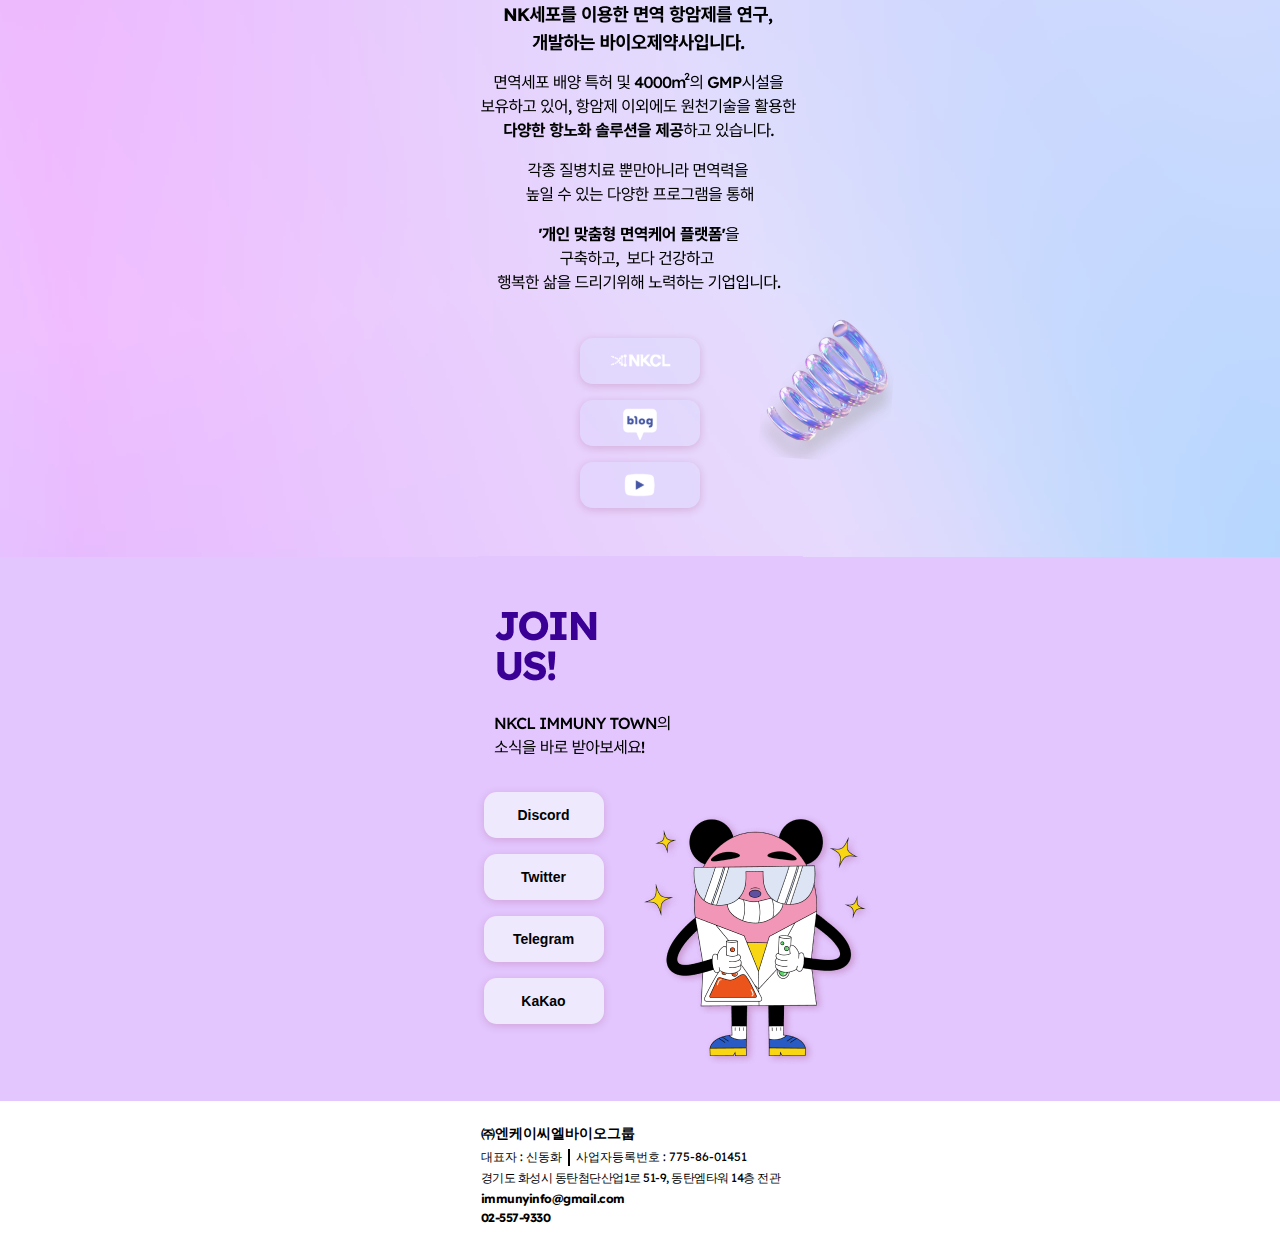
==== commit 1a837dac: "Update index.html" ====
--- a/index.html
+++ b/index.html
@@ -83,7 +83,7 @@
                             </li>
                             <li>
                                 <input type="checkbox" id="answer04">
-                                <label for="answer04">클 지갑은 어떻게 만드나요?</label>
+                                <label for="answer04">클립 지갑은 어떻게 만드나요?</label>
                                 <div>
                                     <p>스토어에서 'klip'을 다운로드하세요.</p>
                                     <div class="download-app">
